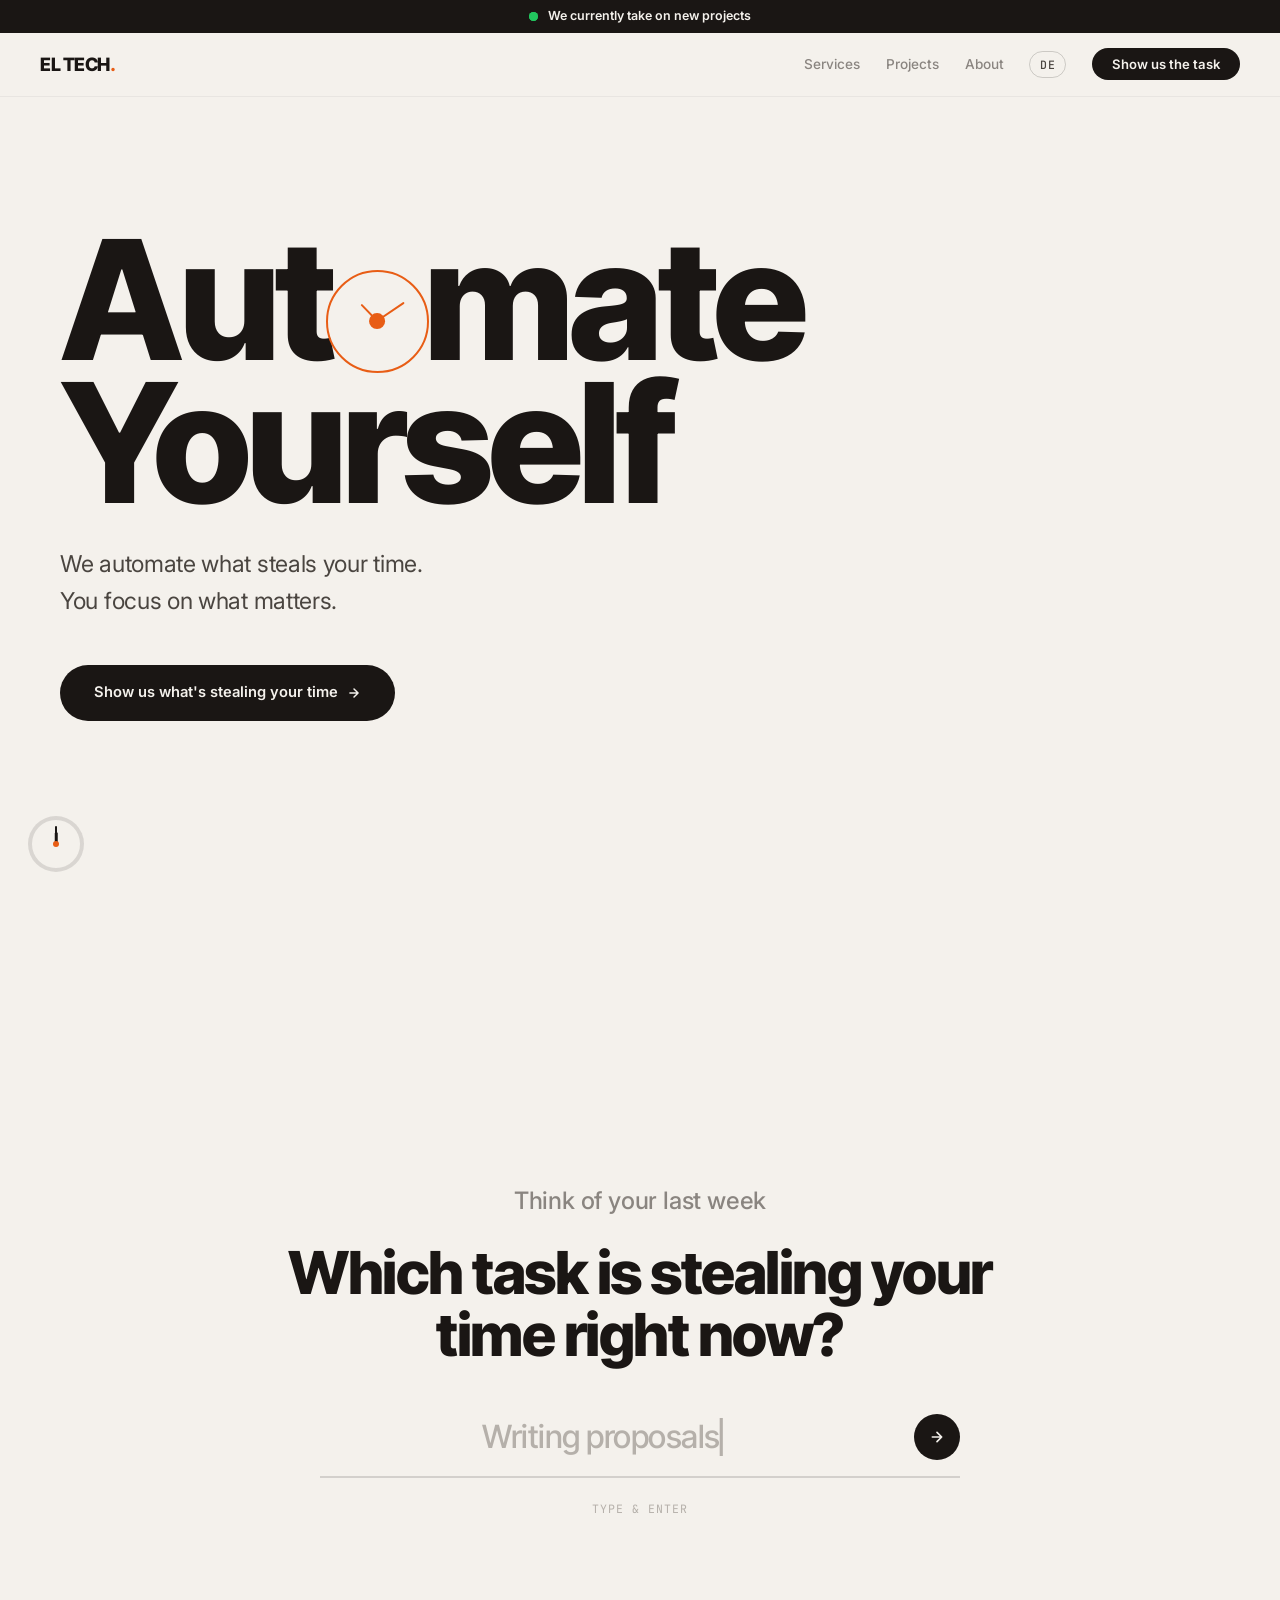
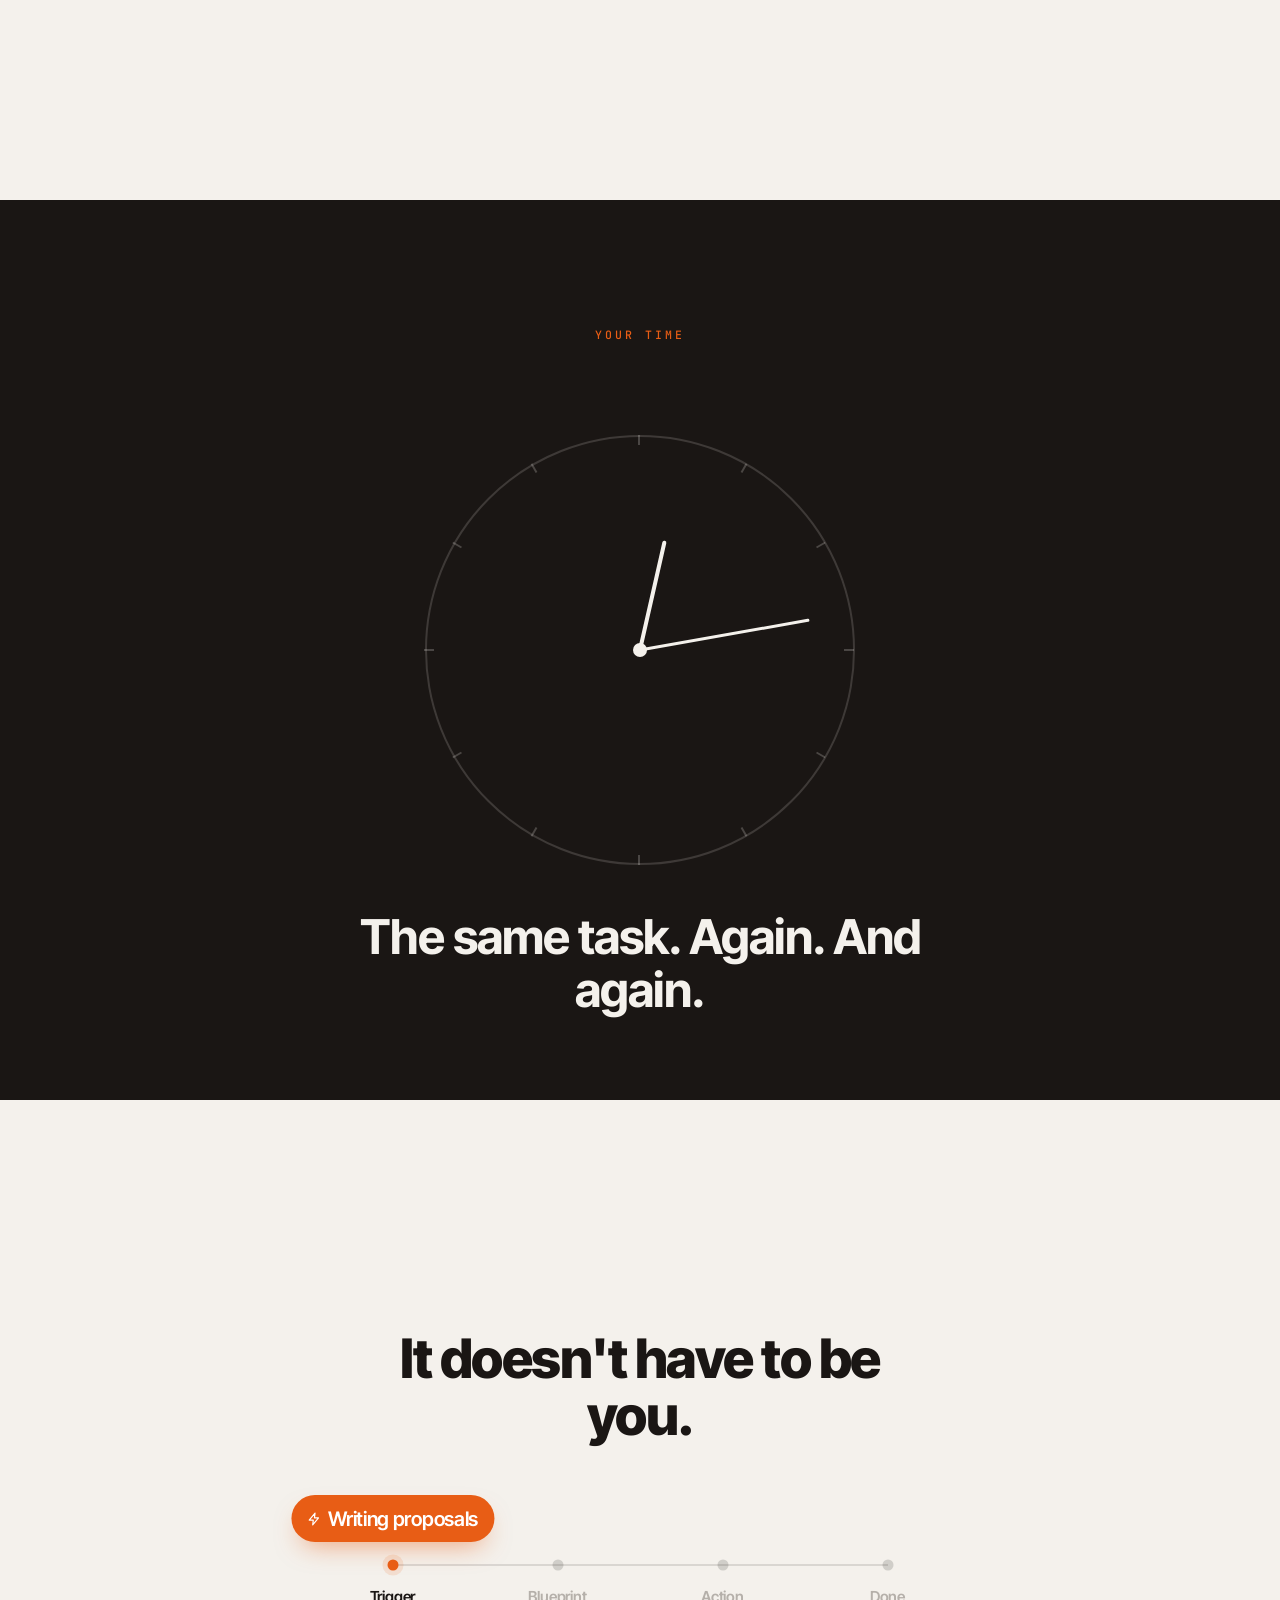
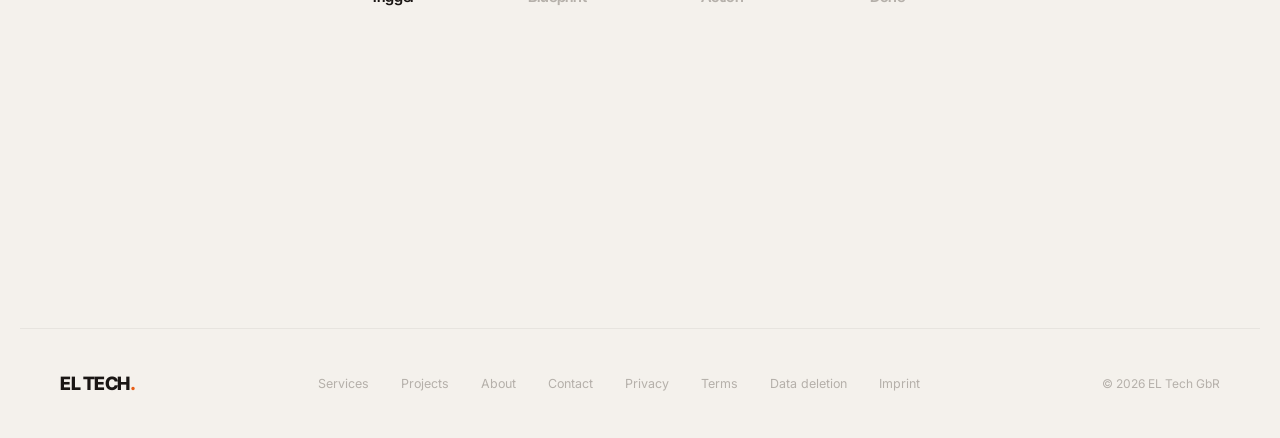
==== index.html @ 9a101485 "Initial commit: EL Tech multipage website Co-Authored-By: Claude Opus 4.8 <noreply@anthropic.com>" ====
<!DOCTYPE html>
<html lang="de">
<head>
<meta charset="UTF-8">
<meta name="viewport" content="width=device-width, initial-scale=1.0">
<title>EL Tech · Automatisierung & IT-Dienstleistungen aus Nürnberg</title>
<meta name="description" content="EL Tech automatisiert die Aufgaben, die dir täglich Zeit stehlen: Prozessautomatisierung, Workflow-Automatisierung, KI-Integration und IT-Dienstleistungen für Unternehmen.">
<meta name="robots" content="index, follow, max-image-preview:large, max-snippet:-1">
<link rel="canonical" href="https://el-tech.io/">
<meta name="theme-color" content="#f4f1ec">
<link rel="icon" href="data:image/svg+xml,%3Csvg%20xmlns='http://www.w3.org/2000/svg'%20viewBox='0%200%2032%2032'%3E%3Crect%20width='32'%20height='32'%20rx='7'%20fill='%231a1614'/%3E%3Ctext%20x='13'%20y='21'%20font-family='Arial,sans-serif'%20font-size='13'%20font-weight='700'%20fill='%23f4f1ec'%20text-anchor='middle'%3EEL%3C/text%3E%3Ccircle%20cx='25'%20cy='22'%20r='2.4'%20fill='%23e85d15'/%3E%3C/svg%3E">
<meta property="og:type" content="website">
<meta property="og:site_name" content="EL Tech">
<meta property="og:locale" content="de_DE">
<meta property="og:url" content="https://el-tech.io/">
<meta property="og:title" content="EL Tech · Automatisierung & IT-Dienstleistungen aus Nürnberg">
<meta property="og:description" content="Zeig uns die eine Aufgabe, die dir Zeit raubt — den Rest übernimmt die Maschine.">
<meta property="og:image" content="https://el-tech.io/og.png">
<meta name="twitter:card" content="summary_large_image">
<meta name="twitter:title" content="EL Tech · Automatisierung & IT-Dienstleistungen aus Nürnberg">
<meta name="twitter:description" content="Zeig uns die eine Aufgabe, die dir Zeit raubt — den Rest übernimmt die Maschine.">
<meta name="twitter:image" content="https://el-tech.io/og.png">
<link rel="preconnect" href="https://fonts.googleapis.com"><link rel="preconnect" href="https://fonts.gstatic.com" crossorigin>
<link href="https://fonts.googleapis.com/css2?family=Inter:wght@400;500;600;700&family=Inter+Tight:wght@500;600;700;800;900&family=JetBrains+Mono:wght@400;500&display=swap" rel="stylesheet">
<link rel="stylesheet" href="styles.css">
<script type="application/ld+json">
{
  "@context": "https://schema.org",
  "@type": "ProfessionalService",
  "name": "EL Tech",
  "legalName": "EL Tech GbR",
  "url": "https://el-tech.io/",
  "image": "https://el-tech.io/og.png",
  "email": "hallo@el-tech.io",
  "telephone": "+4917614265579",
  "priceRange": "\u20ac\u20ac",
  "description": "EL Tech entwickelt ma\u00dfgeschneiderte Automatisierungen und digitale Prozessl\u00f6sungen \u2014 Prozessautomatisierung, Workflow-Automatisierung, KI-Integration und IT-Dienstleistungen f\u00fcr Unternehmen.",
  "areaServed": { "@type": "Country", "name": "Deutschland" },
  "address": { "@type": "PostalAddress", "streetAddress": "Oedenberger Str. 97", "postalCode": "90491", "addressLocality": "N\u00fcrnberg", "addressRegion": "Bayern", "addressCountry": "DE" },
  "knowsAbout": ["Prozessautomatisierung", "Workflow-Automatisierung", "Hyperautomatisierung", "KI-Integration", "IT-Dienstleistungen", "Business Process Automation"],
  "hasOfferCatalog": {
    "@type": "OfferCatalog", "name": "Leistungen",
    "itemListElement": [
      { "@type": "Offer", "itemOffered": { "@type": "Service", "name": "Prozessautomatisierung" } },
      { "@type": "Offer", "itemOffered": { "@type": "Service", "name": "Workflow- & Hyperautomatisierung" } },
      { "@type": "Offer", "itemOffered": { "@type": "Service", "name": "KI-Integration" } },
      { "@type": "Offer", "itemOffered": { "@type": "Service", "name": "IT-Dienstleistungen" } }
    ]
  }
}
</script>
</head>
<body data-title-de="EL Tech · Automatisierung & IT-Dienstleistungen aus Nürnberg" data-title-en="EL Tech · Automation & IT services from Nuremberg">

<div class="mini-clock" id="miniClock" aria-hidden="true"><div class="mc-ring" id="mcRing"></div><div class="mc-hand mc-hour" id="mcHour"></div><div class="mc-hand mc-min" id="mcMin"></div><div class="mc-center"></div></div>

<div class="site-header">
<div class="announce"><div class="slot" id="slotNav"><span class="slot-mark"></span><span class="slot-text"></span></div></div>
<nav id="nav">
  <a href="index.html" class="logo">EL TECH<span>.</span></a>
  <ul class="nav-links" id="navLinks">
    <li><a data-i18n="nav.services" href="leistungen.html">Leistungen</a></li>
    <li><a data-i18n="nav.work" href="projekte.html">Projekte</a></li>
    <li><a data-i18n="nav.about" href="ueber-uns.html">Über uns</a></li>
    <li><button id="langToggle" class="lang-toggle" onclick="toggleLang()" aria-label="Switch language">EN</button></li>
    <li><a data-i18n="nav.cta" href="kontakt.html" class="nav-cta">Aufgabe zeigen</a></li>
  </ul>
  <button class="hamburger" onclick="toggleMenu()" aria-label="Menü"><span></span><span></span><span></span></button>
</nav>
</div>

<!-- HERO -->
<section class="hero" id="hero">
  <div class="hero-content">
    <h1 class="hero-h1" id="heroH1">
      <span class="ln">Aut<span class="o-wrap"><span class="o-letter" id="oLetter">o</span></span>mate</span>
      <span class="ln ln2" id="ln2">Yourself<span class="ul" id="heroUl"></span></span>
    </h1>
    <span class="clock-o" id="clockO" aria-hidden="true"><i class="oc-min"></i><i class="oc-hour"></i><i class="oc-dot"></i></span>
    <p class="hero-sub" data-i18n-html="hero.sub">Wir automatisieren, was dir die Zeit raubt.<br>Du machst das, was zählt.</p>
    <div class="hero-cta-wrap">
      <a href="#task" class="btn btn-dark">
        <span data-i18n="hero.cta">Zeig uns, was dir die Zeit raubt</span>
        <svg width="14" height="14" viewBox="0 0 24 24" fill="none" stroke="currentColor" stroke-width="2.5" stroke-linecap="round" stroke-linejoin="round"><path d="M5 12h14M12 5l7 7-7 7"/></svg>
      </a>
    </div>
  </div>
</section>

<!-- TASK -->
<section class="task-screen reveal" id="task">
  <span class="task-lead" data-i18n="task.eyebrow">Denk an deine letzte Woche</span>
  <h2 class="task-q" data-i18n="task.q">Welche Aufgabe raubt dir gerade Zeit?</h2>
  <div class="flow" id="flow">
    <form class="task-field" onsubmit="return doneTask(event)">
      <input class="task-input" id="taskInput" type="text" autocomplete="off" maxlength="42" aria-label="Die Aufgabe, die dir gerade Zeit raubt">
      <button type="submit" class="task-go" aria-label="Los">
        <svg width="16" height="16" viewBox="0 0 24 24" fill="none" stroke="currentColor" stroke-width="2.5" stroke-linecap="round" stroke-linejoin="round"><path d="M5 12h14M12 5l7 7-7 7"/></svg>
      </button>
    </form>
    <p class="task-hint" id="taskHint" data-i18n="task.hint">Tippen &amp; Enter</p>
    <p class="task-ack" id="taskAck" data-i18n="task.ack">Schau, was dich das wirklich kostet.</p>
  </div>
</section>

<!-- SCENE -->
<section class="scene" id="scene">
  <div class="scene-stage">
    <span class="scene-label label" data-i18n="scene.label">Deine Zeit</span>
    <p class="scene-task" id="sceneTask" hidden></p>
    <div class="clock" id="clock">
      <div class="clock-face"></div>
      <div class="hand h-hour" id="handHour"></div>
      <div class="hand h-min" id="handMin"></div>
      <div class="clock-center"></div>
    </div>
    <div class="scene-beats">
      <p class="beat" data-i18n="scene.b1">Dieselbe Aufgabe. Wieder. Und wieder.</p>
      <p class="beat" data-i18n="scene.b2">So verrinnt deine Zeit.</p>
      <p class="beat" data-i18n-html="scene.b3">Und die Zeit bekommst du <b>zurück</b>.</p>
    </div>
  </div>
</section>

<!-- SOLUTION -->
<section class="solution reveal" id="solution">
  <h2 class="solution-lead" data-i18n="solution.lead">Es muss nicht von dir kommen.</h2>
  <div class="pipe" aria-hidden="true">
    <div class="pipe-rail" id="pipeRail">
      <span class="pipe-chip" id="pipeChip"><svg width="14" height="14" viewBox="0 0 24 24" fill="none" stroke="currentColor" stroke-width="2" stroke-linecap="round" stroke-linejoin="round"><path d="M13 2L3 14h7l-1 8 10-12h-7l1-8z"/></svg><span id="pipeChipText">Aufgabe</span></span>
      <div class="pipe-line2">
        <div class="pipe-base"></div>
        <div class="pipe-prog" id="pipeProg"></div>
        <span class="dot" style="left:12.5%"></span>
        <span class="dot" style="left:37.5%"></span>
        <span class="dot" style="left:62.5%"></span>
        <span class="dot" style="left:87.5%"></span>
      </div>
      <div class="pipe-labels">
        <span data-i18n="pipe.n1">Auslöser</span>
        <span data-i18n="pipe.n2">Konzeption</span>
        <span data-i18n="pipe.n3">Aktion</span>
        <span data-i18n="pipe.n4">Erledigt</span>
      </div>
    </div>
    <p class="pipe-result" id="pipeResult" data-i18n-html="pipe.result">Läuft jetzt <b>von selbst</b>. Jede Woche aufs Neue.</p>
  </div>
</section>


<footer>
  <a href="index.html" class="logo">EL TECH<span>.</span></a>
  <div class="footer-links">
    <a href="leistungen.html" data-i18n="nav.services">Leistungen</a>
    <a href="projekte.html" data-i18n="nav.work">Projekte</a>
    <a href="ueber-uns.html" data-i18n="nav.about">Über uns</a>
    <a href="kontakt.html" data-i18n="footer.contact">Kontakt</a>
    <a href="datenschutz.html" data-i18n="footer.privacy">Datenschutz</a>
    <a href="agb.html" data-i18n="footer.terms">AGB</a>
    <a href="datenloeschung.html" data-i18n="footer.deletion">Datenlöschung</a>
    <a href="impressum.html" data-i18n="footer.imprint">Impressum</a>
  </div>
  <div class="footer-copy">© 2026 EL Tech GbR</div>
</footer>
<script src="app.js"></script>
</body>
</html>
---- styles.css ----
:root {
  --bg: #f4f1ec;
  --surface: #fff;
  --ink: #1a1614;
  --ink-soft: #4a4540;
  --ink-muted: #8a8580;
  --ink-faint: #b5b0aa;
  --accent: #e85d15;
  --accent-soft: rgba(232,93,21,0.06);
  --avail: #22c55e;
  --display: 'Inter Tight', sans-serif;
  --body: 'Inter', sans-serif;
  --mono: 'JetBrains Mono', ui-monospace, monospace;
  --r: 12px;
  --rl: 20px;
}

* { margin: 0; padding: 0; box-sizing: border-box; }
html { scroll-behavior: smooth; }
body {
  font-family: var(--body);
  background: var(--bg);
  color: var(--ink);
  line-height: 1.6;
  -webkit-font-smoothing: antialiased;
  overflow-x: hidden;
}
::selection { background: var(--accent); color: #fff; }
:focus-visible { outline: 2px solid var(--accent); outline-offset: 3px; border-radius: 6px; }
.inp:focus-visible, .cform textarea:focus-visible, .task-input:focus-visible { outline: none; }

/* ─── MINI CLOCK (whole-page time indicator) ─── */
.mini-clock { position: fixed; left: 28px; bottom: 28px; width: 56px; height: 56px; z-index: 60; border-radius: 50%; }
.mc-ring { position: absolute; inset: 0; border-radius: 50%; background: conic-gradient(var(--accent) calc(var(--p,0) * 1%), rgba(26,22,20,0.12) 0); transition: background 0.1s linear; }
.mc-ring::after { content: ''; position: absolute; inset: 4px; border-radius: 50%; background: var(--bg); transition: background 0.4s; }
.mini-clock.on-dark .mc-ring { background: conic-gradient(var(--accent) calc(var(--p,0) * 1%), rgba(244,241,236,0.18) 0); }
.mini-clock.on-dark .mc-ring::after { background: var(--ink); }
.mc-hand { position: absolute; left: 50%; bottom: 50%; transform-origin: 50% 100%; background: var(--ink); border-radius: 3px; z-index: 1; transition: background 0.4s; }
.mc-min { width: 2px; height: 33%; }
.mc-hour { width: 2.5px; height: 21%; }
.mini-clock.on-dark .mc-hand { background: var(--bg); }
.mc-center { position: absolute; left: 50%; top: 50%; width: 6px; height: 6px; margin: -3px 0 0 -3px; border-radius: 50%; background: var(--accent); z-index: 2; }
@media (max-width: 640px) { .mini-clock { display: none; } }

/* ─── HEADER ─── */
.site-header { position: fixed; top: 0; left: 0; right: 0; z-index: 100; }
.announce { background: var(--ink); color: var(--bg); display: flex; align-items: center; justify-content: center; padding: 0.4rem 1.5rem; text-align: center; }
.announce .slot-text { color: var(--bg); font-size: 0.78rem; font-weight: 600; }
.announce .slot.closed .slot-text { color: rgba(244,241,236,0.6); }
.announce .slot.closed .slot-mark { background: rgba(244,241,236,0.45); }
nav {
  position: relative; z-index: 1; display: flex; justify-content: space-between; align-items: center;
  padding: 1.05rem 2.5rem; background: rgba(244,241,236,0.96);
  border-bottom: 1px solid rgba(26,22,20,0.05); transition: background 0.4s, border-color 0.4s, color 0.4s;
}
nav.inv { background: rgba(26,22,20,0.7); border-bottom-color: rgba(244,241,236,0.08); }
nav.inv .logo, nav.inv .nav-links a { color: var(--bg); }
nav.inv .lang-toggle { border-color: rgba(244,241,236,0.25); color: var(--bg); }
.logo { font-family: var(--display); font-size: 1.15rem; font-weight: 800; color: var(--ink); text-decoration: none; letter-spacing: -0.5px; }
.logo span { color: var(--accent); }
.nav-links { display: flex; align-items: center; gap: 1.6rem; list-style: none; }
.nav-links a { color: var(--ink-muted); text-decoration: none; font-size: 0.85rem; font-weight: 500; transition: color 0.2s; }
.nav-links a:hover { color: var(--accent); }
.lang-toggle { background: transparent; border: 1px solid rgba(26,22,20,0.18); color: var(--ink-soft); font-family: var(--mono); font-size: 0.72rem; font-weight: 500; letter-spacing: 1px; padding: 0.32rem 0.6rem; border-radius: 100px; cursor: pointer; transition: border-color 0.2s, color 0.2s; }
.lang-toggle:hover { border-color: var(--accent); color: var(--accent); }
.nav-cta { background: var(--ink) !important; color: var(--bg) !important; padding: 0.5rem 1.25rem !important; border-radius: 100px !important; font-weight: 600 !important; font-size: 0.82rem !important; transition: background 0.25s, color 0.25s !important; }
nav.inv .nav-cta { background: var(--accent) !important; color: #fff !important; }
.nav-cta:hover { background: var(--accent) !important; color: #fff !important; }
.hamburger { display: none; flex-direction: column; gap: 5px; cursor: pointer; background: none; border: none; padding: 4px; }
.hamburger span { width: 22px; height: 2px; background: var(--ink); border-radius: 2px; transition: 0.3s; }
nav.inv .hamburger span { background: var(--bg); }

/* ─── SLOT ─── */
.slot { display: inline-flex; align-items: center; gap: 0.6rem; }
.slot-mark { position: relative; width: 9px; height: 9px; flex-shrink: 0; border-radius: 50%; background: var(--avail); }
.slot-mark::after { content: ''; position: absolute; inset: 0; border-radius: 50%; background: var(--avail); animation: ping 2.4s cubic-bezier(0,0,0.2,1) infinite; }
.slot-text { font-size: 0.84rem; font-weight: 600; color: var(--ink); }
.slot.closed .slot-mark { background: var(--ink-faint); }
.slot.closed .slot-mark::after { display: none; }
.slot.closed .slot-text { color: var(--ink-muted); font-weight: 500; }
@keyframes ping { 70%, 100% { transform: scale(2.6); opacity: 0; } }

.u-accent { color: var(--accent); }

/* label */
.label { font-family: var(--mono); font-size: 0.72rem; font-weight: 500; letter-spacing: 3px; text-transform: uppercase; color: var(--accent); }

/* ─── BUTTONS ─── */
.btn { display: inline-flex; align-items: center; gap: 0.6rem; padding: 1rem 2.1rem; border-radius: 100px; font-family: var(--body); font-size: 0.92rem; font-weight: 600; text-decoration: none; cursor: pointer; border: none; position: relative; overflow: hidden; transition: color 0.3s; }
.btn::before { content: ''; position: absolute; inset: 0; transform: translateX(-101%); transition: transform 0.4s cubic-bezier(0.4,0,0.2,1); border-radius: 100px; }
.btn:hover::before { transform: translateX(0); }
.btn > * { position: relative; z-index: 1; }
.btn-dark { background: var(--ink); color: var(--bg); }
.btn-dark::before { background: var(--accent); }
.btn-dark:hover { color: #fff; }

/* ─── HERO ─── */
.hero { position: relative; min-height: 100svh; display: flex; flex-direction: column; justify-content: center; padding: 8rem 2.5rem 5rem; max-width: 1240px; margin: 0 auto; width: 100%; overflow: hidden; }
.hero-content { position: relative; z-index: 1; max-width: 1100px; will-change: transform; }
.hero-h1 { font-family: var(--display); font-size: clamp(4.2rem, 13vw, 11.5rem); font-weight: 800; line-height: 0.86; letter-spacing: -5px; color: var(--ink); margin-bottom: 2rem; opacity: 0; animation: fadeUp 0.9s ease forwards 0.15s; }
.hero-h1 .ln { display: block; }
.hero-h1 .ln2 { display: inline-block; position: relative; }
.o-wrap { position: relative; display: inline-block; }
.o-letter { display: inline-block; vertical-align: baseline; opacity: 0; }
.clock-o { position: absolute; left: 0; top: 0; border: 2px solid var(--accent); border-radius: 50%; box-sizing: border-box; pointer-events: none; z-index: 4; opacity: 0; }
.clock-o.live { opacity: 1; animation: clockIn 0.9s ease forwards 0.15s; }
@keyframes clockIn { from { opacity: 0; } to { opacity: 1; } }
.clock-o.dot { background: var(--accent); }
.clock-o.dot i { opacity: 0; }
.clock-o i { position: absolute; background: var(--accent); display: block; }
.clock-o .oc-min { left: 50%; bottom: 50%; width: 1.6px; height: 33%; transform-origin: 50% 100%; transform: translateX(-50%) rotate(56deg); border-radius: 2px; }
.clock-o .oc-hour { left: 50%; bottom: 50%; width: 2px; height: 23%; transform-origin: 50% 100%; transform: translateX(-50%) rotate(-44deg); border-radius: 2px; }
.clock-o .oc-dot { left: 50%; top: 50%; width: 16%; height: 16%; transform: translate(-50%, -50%); border-radius: 50%; }
.hero-h1 .ul { position: absolute; left: 0; bottom: -0.08em; height: 0.06em; width: 100%; background: var(--accent); transform: scaleX(0); transform-origin: left; border-radius: 4px; }
.hero-h1 .ul.drawn { transform: scaleX(1); transition: transform 0.9s cubic-bezier(.3,0,.2,1); }
.hero-sub { font-size: clamp(1.1rem, 1.9vw, 1.45rem); color: var(--ink-soft); font-weight: 400; letter-spacing: -0.3px; margin-bottom: 2.8rem; max-width: 34ch; opacity: 0; animation: fadeUp 0.9s ease forwards 0.95s; }
.hero-cta-wrap { display: inline-block; opacity: 0; animation: fadeUp 0.9s ease forwards 1.1s; }
.hero-cta-wrap .btn { transition: color 0.3s; will-change: transform; }

/* ─── TASK / SYSTEM FLOW ─── */
.task-screen { position: relative; min-height: 100svh; display: flex; flex-direction: column; justify-content: center; align-items: center; text-align: center; padding: 8rem 2rem; max-width: 1100px; margin: 0 auto; }
.task-lead { display: inline-block; position: relative; z-index: 1; margin-bottom: 1.4rem; font-family: var(--body); font-size: clamp(1.05rem, 2.4vw, 1.5rem); font-weight: 500; color: var(--ink-muted); letter-spacing: -0.2px; }
.task-q { position: relative; z-index: 1; font-family: var(--display); font-size: clamp(2rem, 5vw, 3.7rem); font-weight: 800; line-height: 1.04; letter-spacing: -1.5px; color: var(--ink); max-width: 18ch; margin-bottom: 3rem; }
.flow { position: relative; z-index: 1; width: 100%; max-width: 760px; }
.task-field { position: relative; display: flex; align-items: center; gap: 0.5rem; border-bottom: 2px solid rgba(26,22,20,0.15); padding-bottom: 1rem; min-height: 64px; transition: border-color 0.3s; max-width: 640px; margin: 0 auto; }
.task-field:focus-within { border-bottom-color: var(--accent); }
.task-input { flex: 1; background: transparent; border: none; outline: none; font-family: var(--display); font-size: clamp(1.3rem, 3.5vw, 2rem); font-weight: 600; color: var(--ink); text-align: center; letter-spacing: -0.5px; width: 100%; }
.task-input::placeholder { color: var(--ink-faint); font-weight: 500; }
.task-go { flex-shrink: 0; width: 46px; height: 46px; border-radius: 50%; border: none; background: var(--ink); color: var(--bg); cursor: pointer; display: flex; align-items: center; justify-content: center; transition: background 0.25s, transform 0.25s; }
.task-go:hover { background: var(--accent); transform: scale(1.08); }
.task-hint { font-family: var(--mono); font-size: 0.72rem; letter-spacing: 1px; color: var(--ink-faint); margin-top: 1.4rem; text-transform: uppercase; }
.flow.done .task-field, .flow.done .task-hint { display: none; }
.task-ack { display: none; font-family: var(--display); font-weight: 600; font-size: clamp(1.1rem, 2.4vw, 1.6rem); color: var(--ink); letter-spacing: -0.4px; line-height: 1.25; max-width: 22ch; margin: 0 auto; }
.flow.done .task-ack { display: block; animation: fadeUp 0.5s ease forwards; }
.solution { position: relative; min-height: 92svh; display: flex; flex-direction: column; justify-content: center; align-items: center; text-align: center; padding: 8rem 2rem; max-width: 1100px; margin: 0 auto; }
.solution-lead { font-family: var(--display); font-size: clamp(2rem, 5vw, 3.4rem); font-weight: 800; letter-spacing: -1.5px; line-height: 1.05; color: var(--ink); max-width: 16ch; margin-bottom: 3.2rem; }
.pipe { display: block; width: 100%; }
.pipe-caption { margin-bottom: 1rem; display: inline-block; }
.pipe-rail { position: relative; max-width: 660px; margin: 0 auto; padding-top: 64px; }
.pipe-chip { position: absolute; top: 0; left: 12.5%; transform: translateX(-50%); display: inline-flex; align-items: center; gap: 0.45rem; white-space: nowrap; background: var(--accent); color: #fff; font-family: var(--display); font-weight: 600; font-size: clamp(0.95rem, 2.2vw, 1.25rem); padding: 0.45rem 1rem; border-radius: 100px; letter-spacing: -0.3px; box-shadow: 0 12px 26px -10px rgba(232,93,21,0.55); transition: left 0.6s cubic-bezier(0.45,0,0.15,1); }
.pipe-line2 { position: relative; height: 12px; margin-bottom: 14px; }
.pipe-base { position: absolute; top: 50%; left: 12.5%; right: 12.5%; height: 2px; transform: translateY(-50%); background: rgba(26,22,20,0.12); }
.pipe-prog { position: absolute; top: 50%; left: 12.5%; width: 0; height: 2px; transform: translateY(-50%); background: var(--accent); transition: width 0.6s cubic-bezier(0.45,0,0.15,1); }
.dot { position: absolute; top: 50%; width: 11px; height: 11px; border-radius: 50%; background: rgba(26,22,20,0.16); transform: translate(-50%, -50%); transition: background 0.4s, box-shadow 0.4s; }
.dot.on { background: var(--accent); box-shadow: 0 0 0 5px rgba(232,93,21,0.13); }
.pipe-labels { display: grid; grid-template-columns: repeat(4, 1fr); }
.pipe-labels span { font-family: var(--display); font-weight: 600; font-size: clamp(0.78rem, 1.6vw, 0.95rem); color: var(--ink-faint); text-align: center; letter-spacing: -0.2px; transition: color 0.4s; }
.pipe-labels span.on { color: var(--ink); }
.pipe-result { margin-top: 2.8rem; font-family: var(--display); font-weight: 600; font-size: clamp(1.15rem, 2.6vw, 1.7rem); color: var(--ink); letter-spacing: -0.4px; opacity: 0; transform: translateY(12px); transition: opacity 0.6s ease, transform 0.6s ease; }
.pipe-result.show { opacity: 1; transform: translateY(0); }
.pipe-result b { color: var(--accent); font-weight: 600; }

/* ─── SCENE: clock that runs when it enters view (no scroll-lock) ─── */
.scene { position: relative; min-height: 100svh; background: var(--ink); overflow: hidden; }
.scene-stage { position: relative; min-height: 100svh; overflow: hidden; display: flex; align-items: center; justify-content: center; color: var(--bg); }
.scene-label { position: absolute; top: 14%; left: 0; right: 0; text-align: center; color: var(--accent); }
.scene-task { position: absolute; top: calc(14% + 2.2rem); left: 0; right: 0; text-align: center; font-family: var(--mono); font-size: 0.8rem; letter-spacing: 0.5px; color: rgba(244,241,236,0.55); }
.scene-task b { color: var(--accent); font-weight: 500; }
.clock { position: relative; width: clamp(210px, 38vw, 430px); aspect-ratio: 1; }
.clock-face { position: absolute; inset: 0; border-radius: 50%; border: 2px solid rgba(244,241,236,0.16); transition: border-color 0.6s ease, box-shadow 0.6s ease; }
.clock.resolved .clock-face { border-color: var(--accent); box-shadow: 0 0 60px -10px rgba(232,93,21,0.6); }
.tick { position: absolute; left: 50%; top: 0; width: 2px; height: 10px; background: rgba(244,241,236,0.22); transform-origin: 50% calc(clamp(105px,19vw,215px)); margin-left: -1px; }
.hand { position: absolute; left: 50%; bottom: 50%; transform-origin: 50% 100%; background: var(--bg); border-radius: 6px; transition: background 0.6s ease; }
.hand.h-min { width: 3px; height: 40%; }
.hand.h-hour { width: 4px; height: 26%; }
.clock.resolved .hand { background: var(--accent); }
.clock-center { position: absolute; left: 50%; top: 50%; width: 14px; height: 14px; margin: -7px 0 0 -7px; border-radius: 50%; background: var(--bg); z-index: 2; transition: background 0.6s ease; }
.clock.resolved .clock-center { background: var(--accent); }
.scene-beats { position: absolute; bottom: 13%; left: 0; right: 0; text-align: center; padding: 0 1.5rem; height: 4.5em; }
.beat { position: absolute; left: 0; right: 0; margin: 0 auto; font-family: var(--display); font-weight: 700; font-size: clamp(1.5rem, 4vw, 3rem); letter-spacing: -1px; line-height: 1.1; max-width: 20ch; color: var(--bg); opacity: 0; transform: translateY(14px); transition: opacity 0.5s ease, transform 0.5s ease; }
.beat.on { opacity: 1; transform: translateY(0); }
.beat b { color: var(--accent); font-weight: 700; }

/* ─── PROOF (dark contrast switch — the POC stands out) ─── */
.proof { position: relative; min-height: 92svh; display: flex; align-items: center; padding: 9rem 2.5rem; background: var(--ink); color: var(--bg); }
.proof-inner { max-width: 860px; margin: 0 auto; width: 100%; }
.proof-lead { font-family: var(--display); font-size: clamp(1.9rem, 4.2vw, 3.1rem); font-weight: 800; letter-spacing: -1.6px; line-height: 1.08; color: var(--bg); max-width: 18ch; margin-bottom: clamp(2.6rem, 5vw, 4rem); }
.proof-lead em { font-style: normal; color: var(--accent); }
.cases { display: flex; flex-direction: column; gap: clamp(1.3rem, 2.4vw, 1.9rem); }
.case { font-family: var(--body); font-size: clamp(1.05rem, 1.6vw, 1.3rem); font-weight: 400; line-height: 1.5; color: rgba(244,241,236,0.62); max-width: 46ch; }
.case b { font-family: var(--display); font-weight: 800; color: var(--accent); font-variant-numeric: tabular-nums; }
.proof-close { margin-top: clamp(2.6rem, 5vw, 4rem); font-family: var(--display); font-size: clamp(1.4rem, 2.8vw, 2.2rem); font-weight: 600; letter-spacing: -1px; line-height: 1.15; color: var(--bg); }
.proof-close em { font-style: normal; color: var(--accent); position: relative; }
.proof-close em::after { content: ''; position: absolute; left: 0; bottom: -0.16em; height: 0.06em; width: 100%; background: var(--accent); border-radius: 4px; transform: scaleX(0); transform-origin: left; animation: ulLoop 3.4s cubic-bezier(.5,0,.2,1) infinite; }
@keyframes ulLoop { 0% { transform: scaleX(0); transform-origin: left; } 36% { transform: scaleX(1); transform-origin: left; } 60% { transform: scaleX(1); transform-origin: right; } 100% { transform: scaleX(0); transform-origin: right; } }

/* ─── CONTACT ─── */
.contact-wrap { padding: 4rem 2.5rem 7rem; max-width: 1240px; margin: 0 auto; scroll-margin-top: 90px; }
.contact-card { border-top: 1px solid rgba(26,22,20,0.1); padding: 4rem 0 0; display: grid; grid-template-columns: 1fr 1fr; gap: 6rem; }
.contact-kicker { display: inline-block; font-family: var(--body); font-size: 0.92rem; font-weight: 500; color: var(--ink-muted); letter-spacing: -0.1px; margin-bottom: 0.9rem; }
.contact-left h2 { font-family: var(--display); font-size: clamp(2.2rem, 4vw, 3.2rem); font-weight: 800; color: var(--ink); letter-spacing: -1.5px; line-height: 1.02; margin-bottom: 1.5rem; max-width: 12ch; }
.contact-left .slot { margin-bottom: 1.3rem; }
.contact-left p { font-size: 0.95rem; color: var(--ink-soft); line-height: 1.65; margin-bottom: 1.5rem; max-width: 40ch; }
.email-link { display: inline-flex; align-items: center; gap: 0.5rem; font-size: 0.95rem; font-weight: 600; color: var(--accent); text-decoration: none; transition: opacity 0.2s; }
.email-link:hover { opacity: 0.7; }
.cform { display: flex; flex-direction: column; }
.cform .field { display: flex; flex-direction: column; }
.cform .field + .field { margin-top: 0.6rem; }
.field-label { font-family: var(--display); font-size: 0.7rem; font-weight: 600; letter-spacing: 1px; text-transform: uppercase; color: var(--ink-muted); }
.inp, .cform textarea { background: transparent; border: none; border-bottom: 1.5px solid rgba(26,22,20,0.12); padding: 0.75rem 0 1rem; color: var(--ink); font-family: var(--body); font-size: 0.95rem; outline: none; transition: border-color 0.25s; width: 100%; }
.cform textarea { resize: none; min-height: 100px; }
.inp:focus, .cform textarea:focus { border-bottom-color: var(--accent); }
.inp::placeholder, .cform textarea::placeholder { color: var(--ink-faint); }
.cform .btn { margin-top: 2.2rem; align-self: flex-start; }
.form-status { font-size: 0.85rem; color: var(--accent); display: none; margin-top: 1rem; }

/* ─── FOUNDERS ─── */
.founders { padding: 7rem 2.5rem; max-width: 1080px; margin: 0 auto; scroll-margin-top: 90px; }
.founders-kicker { display: inline-block; font-family: var(--body); font-size: 0.92rem; font-weight: 500; color: var(--ink-muted); margin-bottom: 0.9rem; }
.founders-lead { font-family: var(--display); font-size: clamp(1.9rem, 4vw, 3rem); font-weight: 800; letter-spacing: -1.5px; line-height: 1.05; color: var(--ink); max-width: 20ch; margin-bottom: 2rem; }
.founders-lead em { font-style: normal; color: var(--accent); }
.founders-story { max-width: 60ch; margin-bottom: clamp(3rem, 6vw, 4.5rem); }
.founders-story p { font-size: 1.02rem; color: var(--ink-soft); line-height: 1.75; margin-bottom: 1.1rem; }
.founders-story b { color: var(--ink); font-weight: 700; }
.founders-grid { display: grid; grid-template-columns: 1fr 1fr; gap: 2.5rem; }
.founder-card { background: var(--surface); border: 1px solid rgba(26,22,20,0.07); border-radius: var(--rl); padding: 1.1rem 1.1rem 1.6rem; transition: transform 0.3s ease, box-shadow 0.3s ease; }
.founder-card:hover { transform: translateY(-4px); box-shadow: 0 18px 40px -22px rgba(26,22,20,0.35); }
.founder-photo { position: relative; aspect-ratio: 4 / 5; border-radius: var(--r); overflow: hidden; background: var(--accent); margin-bottom: 1.3rem; }
.founder-photo img { width: 100%; height: 100%; object-fit: cover; filter: grayscale(1) contrast(1.02); transition: filter 0.45s ease, transform 0.6s ease; }
.founder-card:hover .founder-photo img { filter: grayscale(0); transform: scale(1.03); }
.founder-card h3 { font-family: var(--display); font-size: 1.35rem; font-weight: 700; color: var(--ink); letter-spacing: -0.5px; padding: 0 0.3rem; }
.founder-role { font-size: 0.9rem; font-weight: 600; color: var(--accent); margin: 0.2rem 0 0.8rem; padding: 0 0.3rem; }
.founder-bio { font-size: 0.92rem; color: var(--ink-soft); line-height: 1.6; padding: 0 0.3rem; margin-bottom: 1rem; }
.founder-link { display: inline-flex; align-items: center; gap: 0.35rem; font-size: 0.85rem; font-weight: 600; color: var(--ink-muted); text-decoration: none; padding: 0 0.3rem; transition: color 0.2s; }
.founder-link:hover { color: var(--accent); }

/* ─── FOOTER ─── */
footer { border-top: 1px solid rgba(26,22,20,0.06); padding: 2.5rem; max-width: 1240px; margin: 0 auto; display: flex; justify-content: space-between; align-items: center; gap: 2rem; flex-wrap: wrap; }
.footer-links { display: flex; gap: 2rem; flex-wrap: wrap; }
.footer-links a { color: var(--ink-faint); text-decoration: none; font-size: 0.78rem; transition: color 0.2s; }
.footer-links a:hover { color: var(--ink); }
.footer-copy { font-size: 0.75rem; color: var(--ink-faint); }

/* ─── LEGAL ─── */
.legal-page { display: none; padding: 8rem 2.5rem 6rem; max-width: 720px; margin: 0 auto; }
.legal-page.active { display: block; }
.back-link { display: inline-flex; align-items: center; gap: 0.4rem; color: var(--ink-muted); text-decoration: none; font-size: 0.84rem; font-weight: 500; margin-bottom: 2.5rem; transition: color 0.2s; }
.back-link:hover { color: var(--ink); }
.legal-page h1 { font-family: var(--display); font-size: 2.5rem; font-weight: 800; color: var(--ink); letter-spacing: -1.5px; margin-bottom: 0.5rem; }
.legal-meta { font-size: 0.82rem; color: var(--ink-faint); margin-bottom: 3rem; padding-bottom: 2rem; border-bottom: 1px solid rgba(26,22,20,0.08); }
.legal-page h2 { font-size: 1.05rem; font-weight: 600; color: var(--ink); margin-top: 2.25rem; margin-bottom: 0.65rem; }
.legal-page p, .legal-page li { font-size: 0.9rem; color: var(--ink-soft); margin-bottom: 0.65rem; line-height: 1.75; }
.legal-page ul { list-style: none; padding-left: 0; }
.legal-page li::before { content: ''; display: inline-block; width: 5px; height: 5px; border-radius: 50%; background: var(--ink-faint); margin-right: 0.75rem; margin-bottom: 1px; vertical-align: middle; }
.legal-page a { color: var(--accent); }

/* ─── REVEAL ─── */
.reveal { opacity: 0; transform: translateY(28px); transition: opacity 0.8s ease, transform 0.8s ease; }
.reveal.in { opacity: 1; transform: translateY(0); }
@keyframes fadeUp { from { opacity: 0; transform: translateY(22px); } to { opacity: 1; transform: translateY(0); } }

@media (prefers-reduced-motion: reduce) {
  *, *::after, *::before { animation-duration: 0.001ms !important; animation-iteration-count: 1 !important; }
  .reveal { transition: opacity 0.4s ease; transform: none; }
  .proof-close em::after { transform: scaleX(1) !important; }
  html { scroll-behavior: auto; }
}

/* ─── RESPONSIVE ─── */
@media (max-width: 900px) {
  .proof-grid { grid-template-columns: 1fr; gap: 2.5rem; }
  .contact-card { grid-template-columns: 1fr; gap: 3rem; }
  .founders-grid { grid-template-columns: 1fr; gap: 1.75rem; }
}
@media (max-width: 640px) {
  nav { padding: 1rem 1.5rem; }
  .nav-links { display: none; }
  .hamburger { display: flex; }
  .nav-links.open { display: flex; flex-direction: column; align-items: flex-start; position: absolute; top: 100%; left: 0; right: 0; background: rgba(244,241,236,0.99); padding: 1.5rem; border-bottom: 1px solid rgba(26,22,20,0.06); gap: 1.1rem; }
  .hero { padding: 7rem 1.5rem 5rem; }
  .hero h1 { letter-spacing: -2px; }
  .scroll-cue { left: 1.5rem; } .hero-clock { right: 1.5rem; }
  .task-screen, .proof { padding: 6rem 1.5rem; }
  .pipe-track { grid-template-columns: 1fr 1fr; gap: 2rem 0; }
  .pipe-line { display: none; }
  .scene { height: 200vh; }
  .contact-wrap { padding: 3rem 1.5rem 5rem; }
  .contact-card { padding: 3rem 0 0; gap: 2.5rem; }
  footer { flex-direction: column; align-items: flex-start; }
}


/* ─── SUBPAGES ─── */
.page-hero { max-width: 1080px; margin: 0 auto; padding: 9rem 2.5rem 2rem; }
.page-hero .kicker { display: inline-block; font-family: var(--body); font-size: 0.92rem; font-weight: 500; color: var(--ink-muted); margin-bottom: 0.9rem; }
.page-hero h1 { font-family: var(--display); font-size: clamp(2.4rem, 5vw, 4rem); font-weight: 800; letter-spacing: -2px; line-height: 1.02; color: var(--ink); max-width: 16ch; }
.page-hero .lead { font-size: 1.1rem; color: var(--ink-soft); line-height: 1.7; max-width: 52ch; margin-top: 1.4rem; }
.page-hero em { font-style: normal; color: var(--accent); }

.services { max-width: 1080px; margin: 0 auto; padding: 3rem 2.5rem 5rem; }
.services-grid { display: grid; grid-template-columns: 1fr 1fr; gap: 1.5rem; }
.service-card { background: var(--surface); border: 1px solid rgba(26,22,20,0.07); border-radius: var(--rl); padding: 2rem; transition: transform 0.3s ease, box-shadow 0.3s ease; }
.service-card:hover { transform: translateY(-4px); box-shadow: 0 18px 40px -22px rgba(26,22,20,0.35); }
.service-card .num { font-family: var(--mono); font-size: 0.8rem; color: var(--accent); font-weight: 500; }
.service-card h3 { font-family: var(--display); font-size: 1.35rem; font-weight: 700; color: var(--ink); letter-spacing: -0.5px; margin: 0.6rem 0 0.7rem; }
.service-card p { font-size: 0.95rem; color: var(--ink-soft); line-height: 1.65; }

.cta-band { max-width: 1080px; margin: 0 auto; padding: 5rem 2.5rem 7rem; text-align: center; }
.cta-band h2 { font-family: var(--display); font-size: clamp(1.8rem, 4vw, 2.8rem); font-weight: 800; letter-spacing: -1.4px; color: var(--ink); max-width: 20ch; margin: 0 auto 1rem; line-height: 1.05; }
.cta-band em { font-style: normal; color: var(--accent); }
.cta-band p { font-size: 1rem; color: var(--ink-soft); max-width: 46ch; margin: 0 auto 2rem; line-height: 1.6; }

.cases-page { max-width: 1080px; margin: 0 auto; padding: 3rem 2.5rem 4rem; }
.cases-list { display: grid; gap: 1.5rem; }
.case-card { background: var(--surface); border: 1px solid rgba(26,22,20,0.07); border-radius: var(--rl); padding: 2rem 2.25rem; display: flex; align-items: baseline; gap: 1.75rem; }
.case-card .big { font-family: var(--display); font-size: clamp(1.6rem, 3vw, 2.3rem); font-weight: 800; color: var(--accent); letter-spacing: -1px; white-space: nowrap; }
.case-card p { font-size: 1.02rem; color: var(--ink); line-height: 1.55; }
.cases-close { text-align: center; font-family: var(--display); font-size: clamp(1.3rem, 2.6vw, 1.9rem); font-weight: 600; letter-spacing: -0.6px; color: var(--ink); margin-top: 2.75rem; }
.cases-close em { font-style: normal; color: var(--accent); }

@media (max-width: 900px) {
  .services-grid { grid-template-columns: 1fr; }
  .case-card { flex-direction: column; gap: 0.6rem; }
}
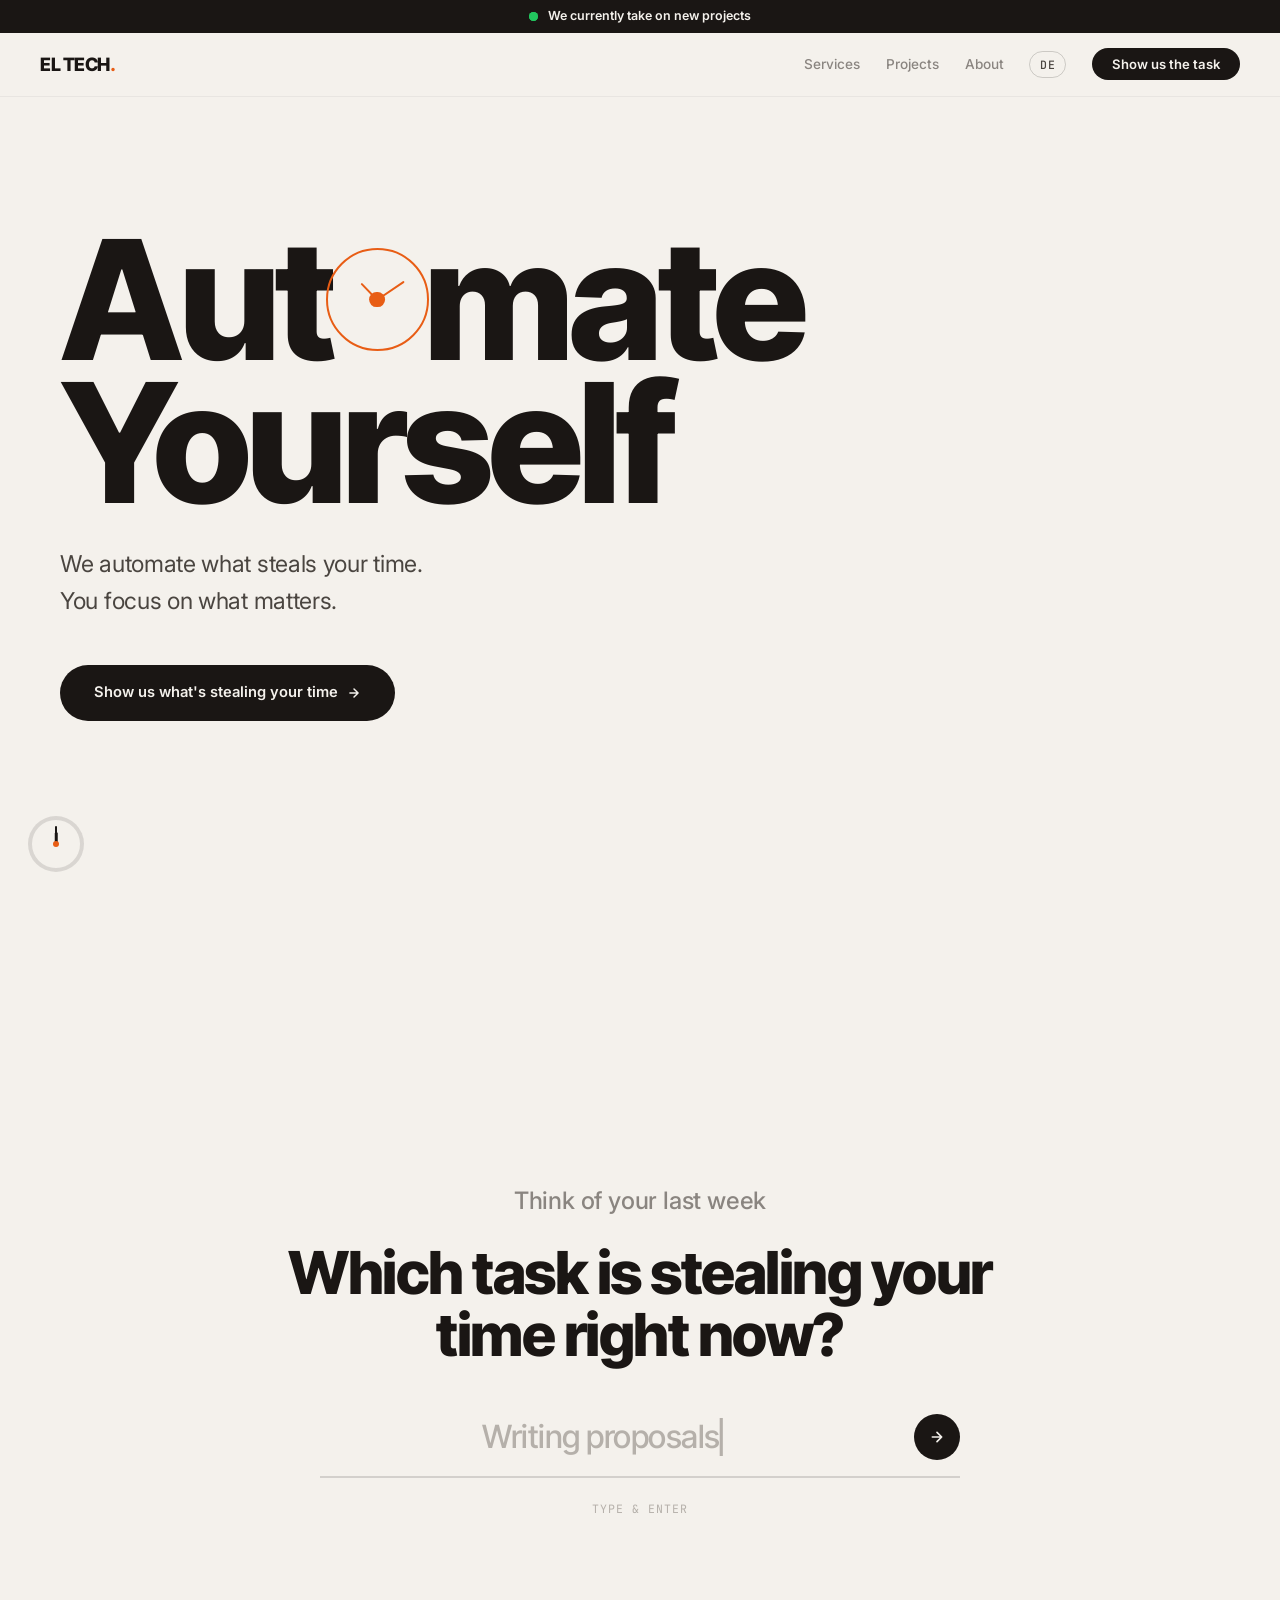
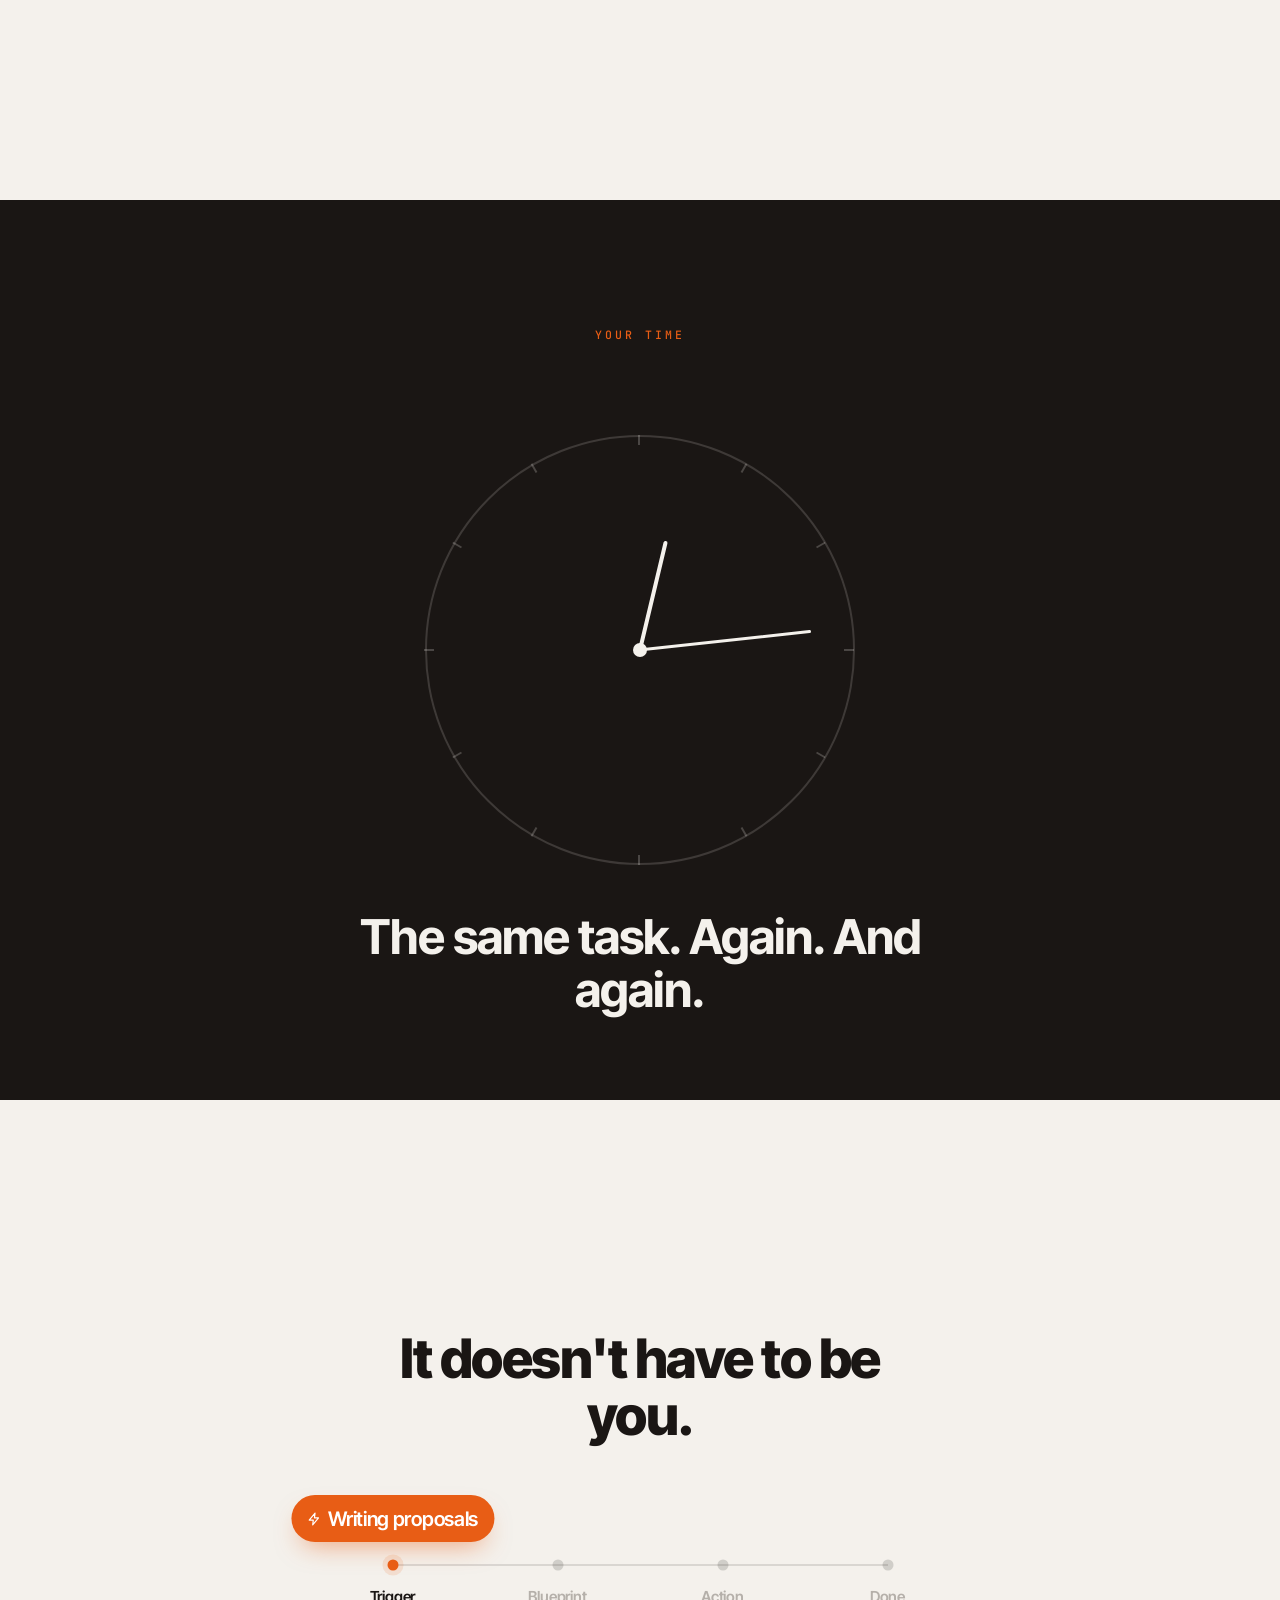
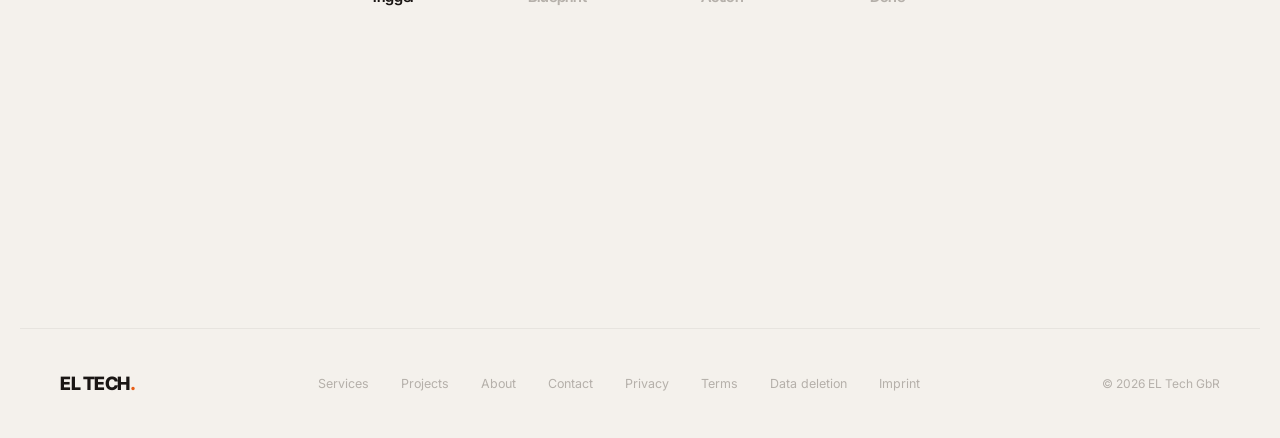
==== commit 858b90aa: "Docker/nginx deploy, security headers, clean home URL, bilingual legal pages - Docker + nginx setup " ====
--- a/index.html
+++ b/index.html
@@ -57,7 +57,7 @@
 <div class="site-header">
 <div class="announce"><div class="slot" id="slotNav"><span class="slot-mark"></span><span class="slot-text"></span></div></div>
 <nav id="nav">
-  <a href="index.html" class="logo">EL TECH<span>.</span></a>
+  <a href="/" class="logo">EL TECH<span>.</span></a>
   <ul class="nav-links" id="navLinks">
     <li><a data-i18n="nav.services" href="leistungen.html">Leistungen</a></li>
     <li><a data-i18n="nav.work" href="projekte.html">Projekte</a></li>
@@ -149,7 +149,7 @@
 
 
 <footer>
-  <a href="index.html" class="logo">EL TECH<span>.</span></a>
+  <a href="/" class="logo">EL TECH<span>.</span></a>
   <div class="footer-links">
     <a href="leistungen.html" data-i18n="nav.services">Leistungen</a>
     <a href="projekte.html" data-i18n="nav.work">Projekte</a>
--- a/styles.css
+++ b/styles.css
@@ -252,7 +252,7 @@
 @media (prefers-reduced-motion: reduce) {
   *, *::after, *::before { animation-duration: 0.001ms !important; animation-iteration-count: 1 !important; }
   .reveal { transition: opacity 0.4s ease; transform: none; }
-  .proof-close em::after { transform: scaleX(1) !important; }
+  .proof-close em::after, .cases-close em::after { transform: scaleX(1) !important; }
   html { scroll-behavior: auto; }
 }
 
@@ -306,9 +306,15 @@
 .case-card .big { font-family: var(--display); font-size: clamp(1.6rem, 3vw, 2.3rem); font-weight: 800; color: var(--accent); letter-spacing: -1px; white-space: nowrap; }
 .case-card p { font-size: 1.02rem; color: var(--ink); line-height: 1.55; }
 .cases-close { text-align: center; font-family: var(--display); font-size: clamp(1.3rem, 2.6vw, 1.9rem); font-weight: 600; letter-spacing: -0.6px; color: var(--ink); margin-top: 2.75rem; }
-.cases-close em { font-style: normal; color: var(--accent); }
+.cases-close em { font-style: normal; color: var(--accent); position: relative; }
+.cases-close em::after { content: ''; position: absolute; left: 0; bottom: -0.16em; height: 0.06em; width: 100%; background: var(--accent); border-radius: 4px; transform: scaleX(0); transform-origin: left; animation: ulLoop 3.4s cubic-bezier(.5,0,.2,1) infinite; }
 
 @media (max-width: 900px) {
   .services-grid { grid-template-columns: 1fr; }
   .case-card { flex-direction: column; gap: 0.6rem; }
 }
+
+/* ─── LEGAL: zweisprachig (DE/EN Umschaltung via <html lang>) ─── */
+[data-lang="en"] { display: none; }
+html[lang="en"] [data-lang="de"] { display: none; }
+html[lang="en"] [data-lang="en"] { display: block; }
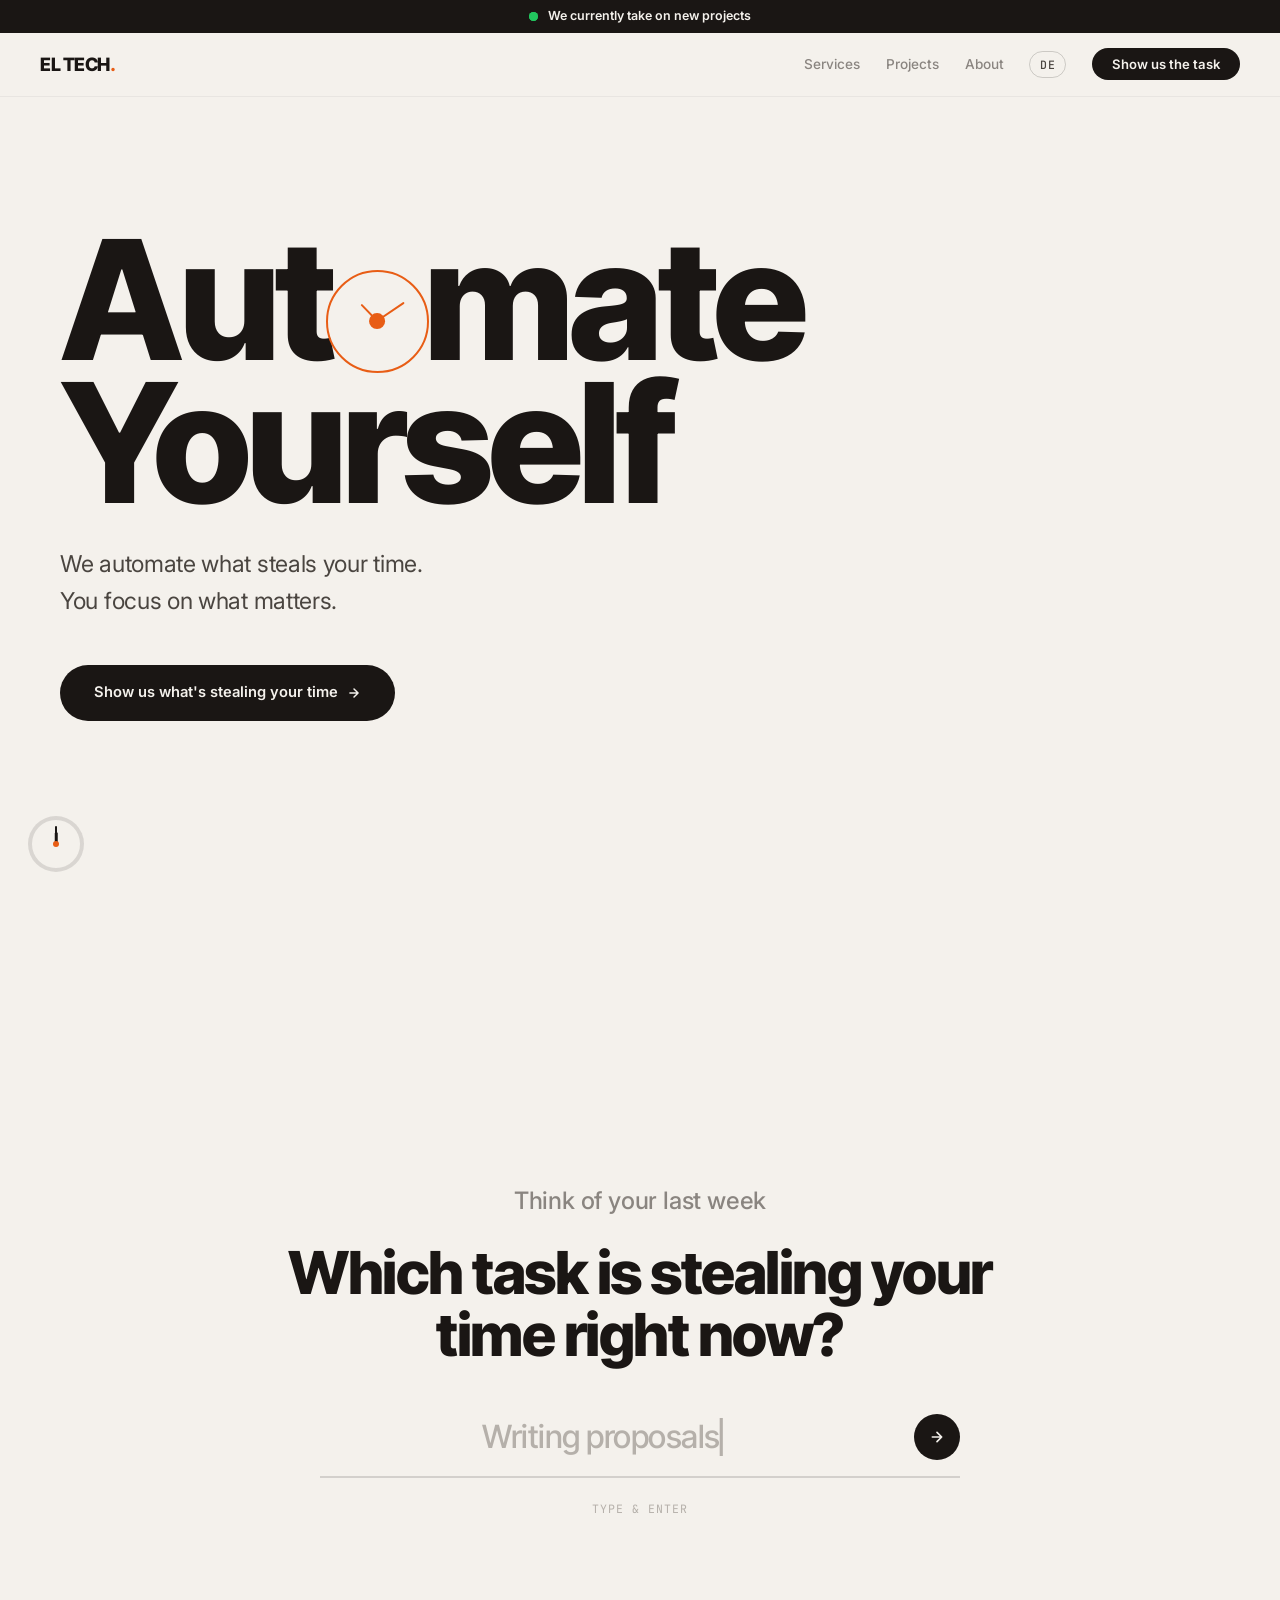
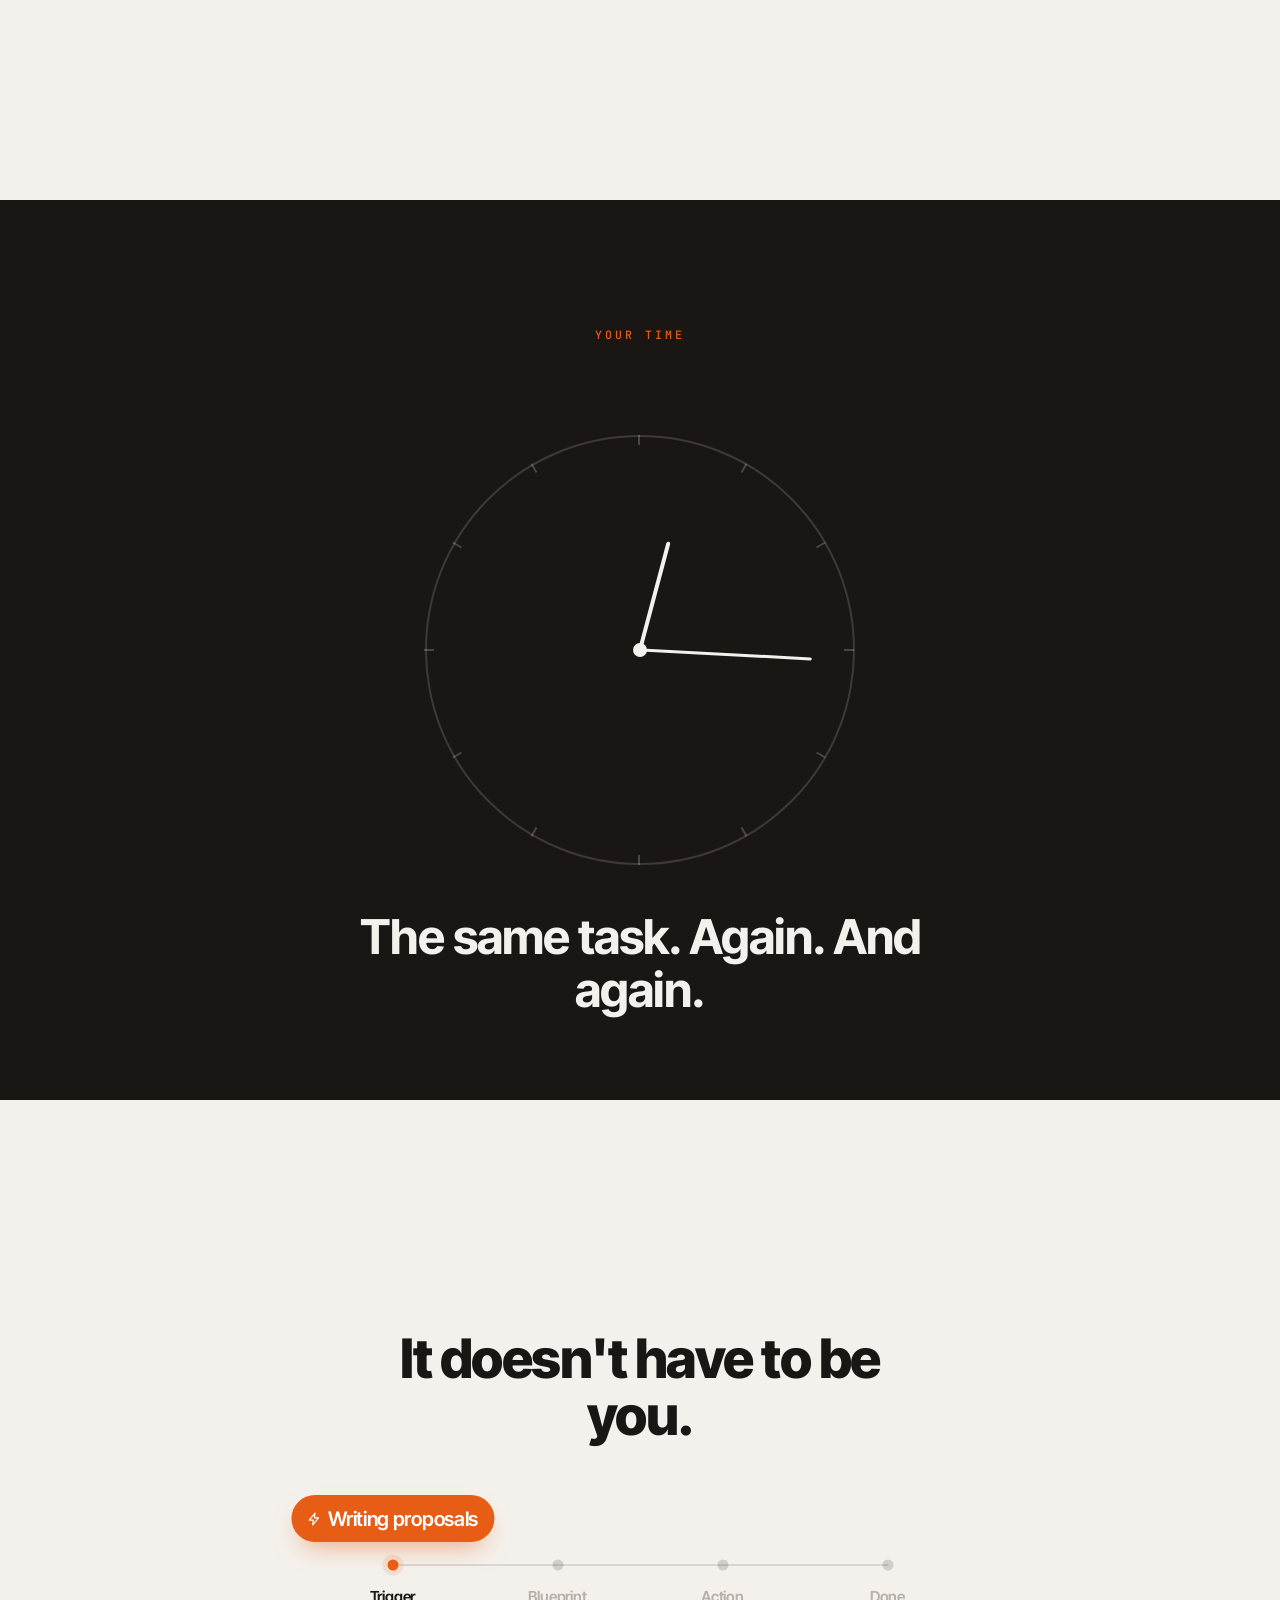
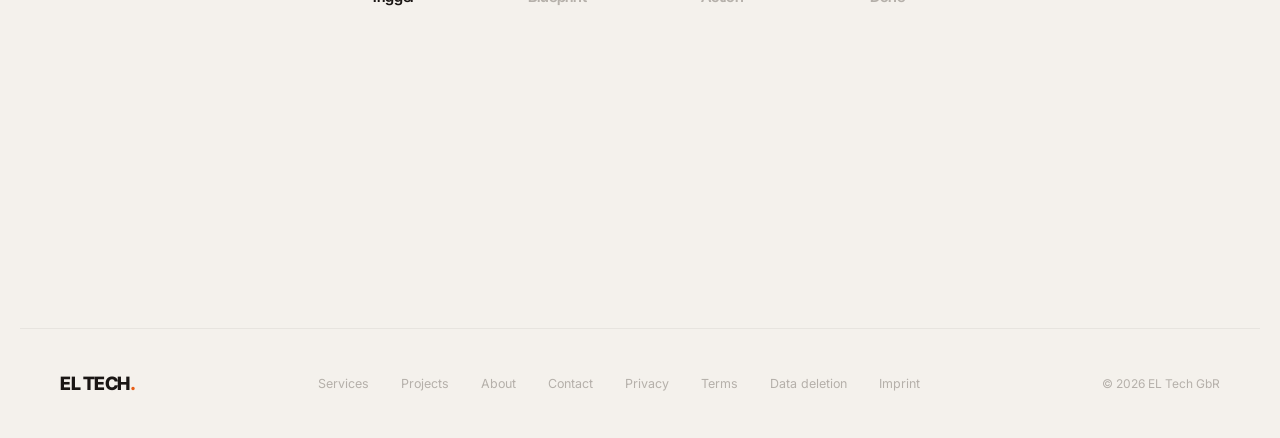
==== commit a52bb9b5: "Clean URLs (no .html), switch to hello@el-tech.io, new Web3Forms key - Rewrite all internal links, c" ====
--- a/index.html
+++ b/index.html
@@ -31,7 +31,7 @@
   "legalName": "EL Tech GbR",
   "url": "https://el-tech.io/",
   "image": "https://el-tech.io/og.png",
-  "email": "hallo@el-tech.io",
+  "email": "hello@el-tech.io",
   "telephone": "+4917614265579",
   "priceRange": "\u20ac\u20ac",
   "description": "EL Tech entwickelt ma\u00dfgeschneiderte Automatisierungen und digitale Prozessl\u00f6sungen \u2014 Prozessautomatisierung, Workflow-Automatisierung, KI-Integration und IT-Dienstleistungen f\u00fcr Unternehmen.",
@@ -59,11 +59,11 @@
 <nav id="nav">
   <a href="/" class="logo">EL TECH<span>.</span></a>
   <ul class="nav-links" id="navLinks">
-    <li><a data-i18n="nav.services" href="leistungen.html">Leistungen</a></li>
-    <li><a data-i18n="nav.work" href="projekte.html">Projekte</a></li>
-    <li><a data-i18n="nav.about" href="ueber-uns.html">Über uns</a></li>
+    <li><a data-i18n="nav.services" href="leistungen">Leistungen</a></li>
+    <li><a data-i18n="nav.work" href="projekte">Projekte</a></li>
+    <li><a data-i18n="nav.about" href="ueber-uns">Über uns</a></li>
     <li><button id="langToggle" class="lang-toggle" onclick="toggleLang()" aria-label="Switch language">EN</button></li>
-    <li><a data-i18n="nav.cta" href="kontakt.html" class="nav-cta">Aufgabe zeigen</a></li>
+    <li><a data-i18n="nav.cta" href="kontakt" class="nav-cta">Aufgabe zeigen</a></li>
   </ul>
   <button class="hamburger" onclick="toggleMenu()" aria-label="Menü"><span></span><span></span><span></span></button>
 </nav>
@@ -151,14 +151,14 @@
 <footer>
   <a href="/" class="logo">EL TECH<span>.</span></a>
   <div class="footer-links">
-    <a href="leistungen.html" data-i18n="nav.services">Leistungen</a>
-    <a href="projekte.html" data-i18n="nav.work">Projekte</a>
-    <a href="ueber-uns.html" data-i18n="nav.about">Über uns</a>
-    <a href="kontakt.html" data-i18n="footer.contact">Kontakt</a>
-    <a href="datenschutz.html" data-i18n="footer.privacy">Datenschutz</a>
-    <a href="agb.html" data-i18n="footer.terms">AGB</a>
-    <a href="datenloeschung.html" data-i18n="footer.deletion">Datenlöschung</a>
-    <a href="impressum.html" data-i18n="footer.imprint">Impressum</a>
+    <a href="leistungen" data-i18n="nav.services">Leistungen</a>
+    <a href="projekte" data-i18n="nav.work">Projekte</a>
+    <a href="ueber-uns" data-i18n="nav.about">Über uns</a>
+    <a href="kontakt" data-i18n="footer.contact">Kontakt</a>
+    <a href="datenschutz" data-i18n="footer.privacy">Datenschutz</a>
+    <a href="agb" data-i18n="footer.terms">AGB</a>
+    <a href="datenloeschung" data-i18n="footer.deletion">Datenlöschung</a>
+    <a href="impressum" data-i18n="footer.imprint">Impressum</a>
   </div>
   <div class="footer-copy">© 2026 EL Tech GbR</div>
 </footer>
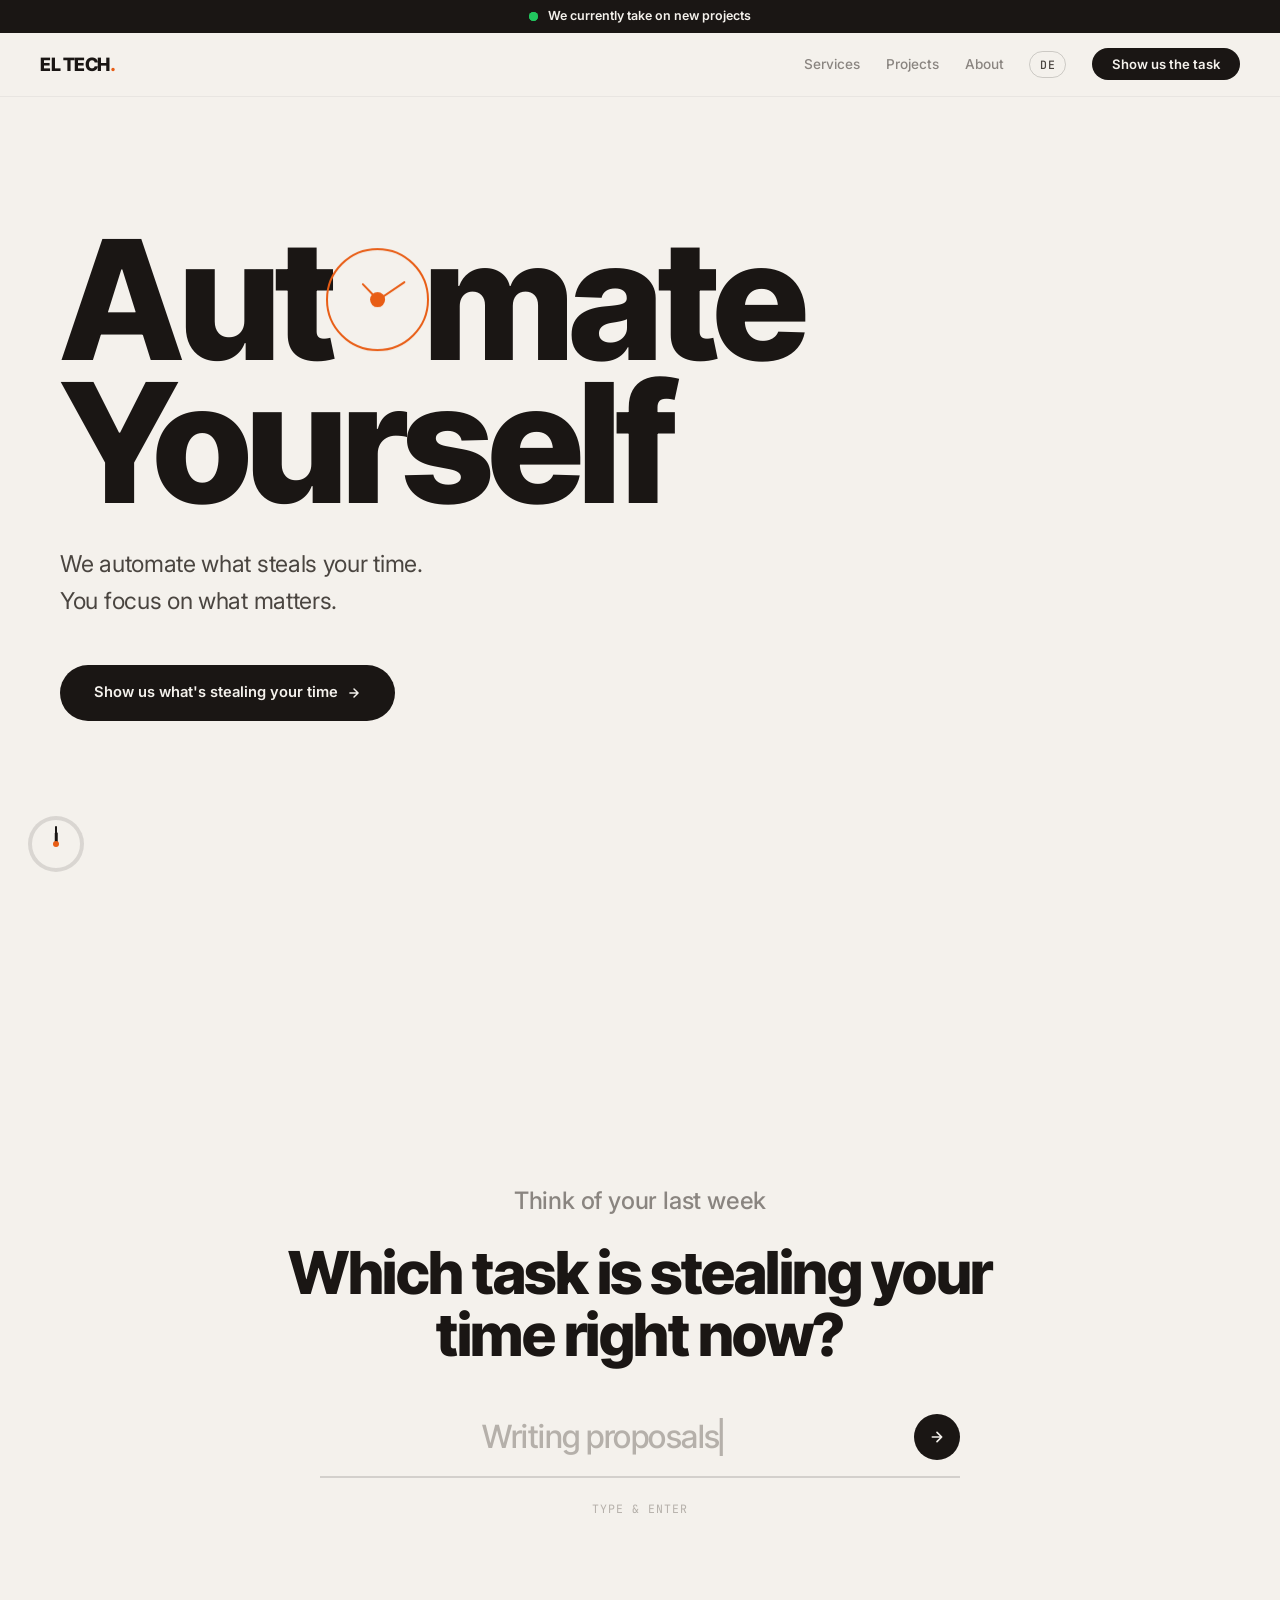
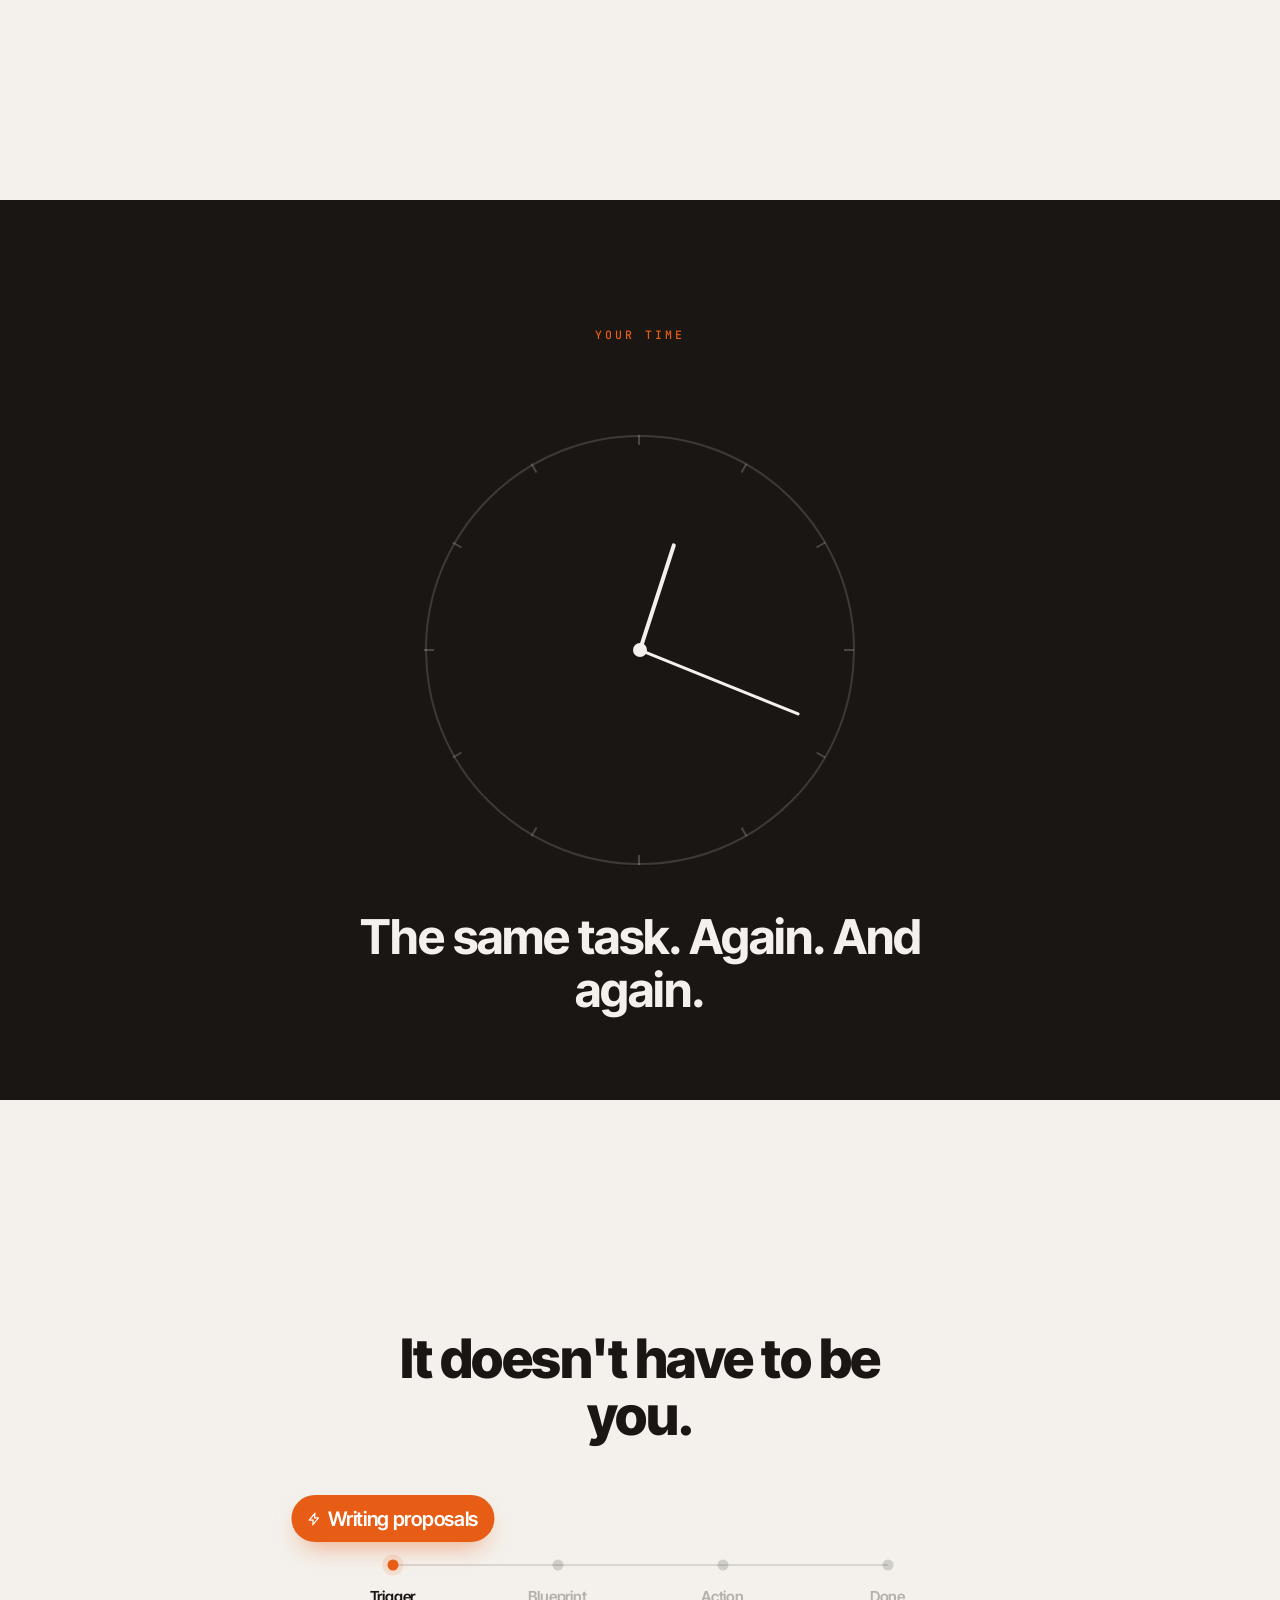
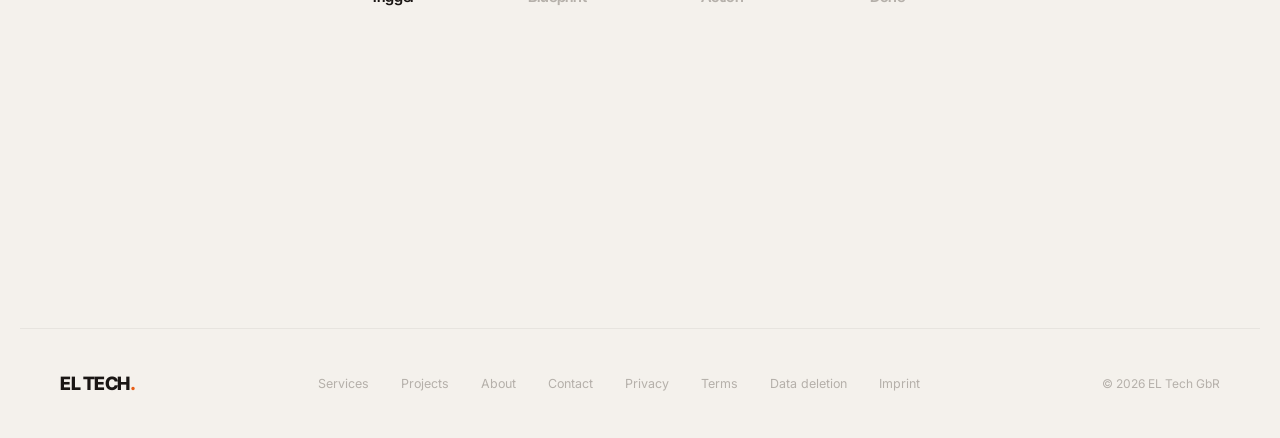
==== commit 1e7f7d52: "seo: add sameAs (LinkedIn, Instagram) to structured data Helps Google link the EL Tech brand to its " ====
--- a/index.html
+++ b/index.html
@@ -38,6 +38,10 @@
   "areaServed": { "@type": "Country", "name": "Deutschland" },
   "address": { "@type": "PostalAddress", "streetAddress": "Oedenberger Str. 97", "postalCode": "90491", "addressLocality": "N\u00fcrnberg", "addressRegion": "Bayern", "addressCountry": "DE" },
   "knowsAbout": ["Prozessautomatisierung", "Workflow-Automatisierung", "Hyperautomatisierung", "KI-Integration", "IT-Dienstleistungen", "Business Process Automation"],
+  "sameAs": [
+    "https://www.linkedin.com/company/eltechnologies",
+    "https://www.instagram.com/eltech.io/"
+  ],
   "hasOfferCatalog": {
     "@type": "OfferCatalog", "name": "Leistungen",
     "itemListElement": [
